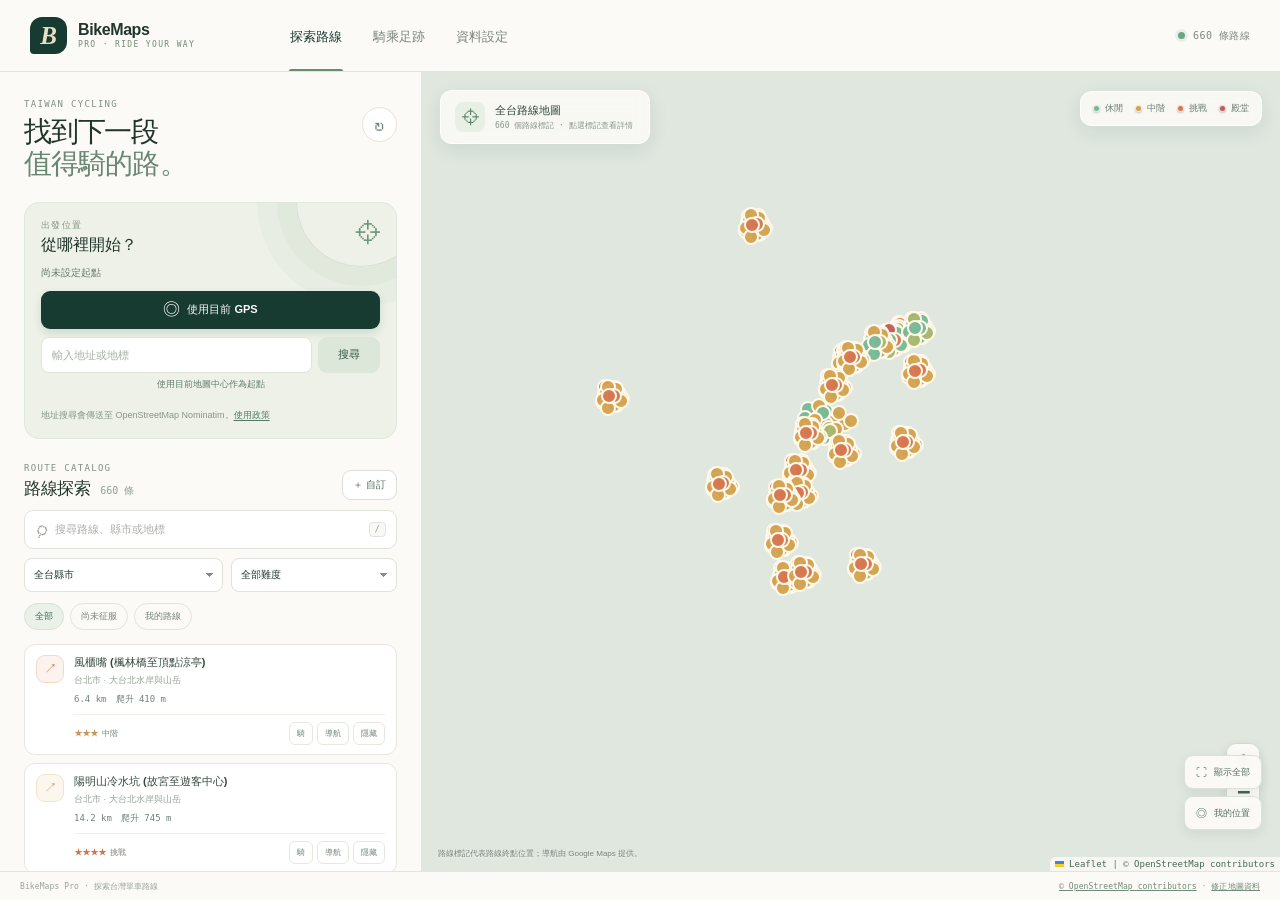
==== BikeMaps-WebApp/index.html @ 3f733439 "deploy: add BikeMaps app to GitHub Pages" ====
<!doctype html>
<html lang="zh-TW">
  <head>
    <meta charset="UTF-8" />
    <meta name="viewport" content="width=device-width, initial-scale=1.0" />
    <meta name="theme-color" content="#10241e" />
    <meta name="description" content="探索全台單車路線、記錄騎乘足跡與爬坡挑戰。" />
    <title>BikeMaps Pro｜單車路線探索</title>
    <script type="module" crossorigin src="./assets/index-46Ix9aUp.js"></script>
    <link rel="stylesheet" crossorigin href="./assets/index-6MFDiFp9.css">
  </head>
  <body>
    <div class="app-shell">
      <header class="topbar">
        <a class="brand" href="#explore" aria-label="BikeMaps Pro 首頁">
          <span class="brand-mark" aria-hidden="true">B</span>
          <span class="brand-copy"><strong>BikeMaps</strong><small>PRO · RIDE YOUR WAY</small></span>
        </a>
        <nav class="main-nav" aria-label="主要導覽">
          <button class="nav-link active" data-view="explore">探索路線</button>
          <button class="nav-link" data-view="passport">騎乘足跡</button>
          <button class="nav-link" data-view="settings">資料設定</button>
        </nav>
        <div class="topbar-status"><span class="live-dot"></span><span id="catalog-count">載入路線中</span></div>
      </header>

      <main class="workspace">
        <aside class="sidebar" aria-label="路線與設定">
          <section class="view-pane active" id="explore-view">
            <div class="sidebar-heading">
              <div><p class="eyebrow">TAIWAN CYCLING</p><h1>找到下一段<br /><em>值得騎的路。</em></h1></div>
              <button class="icon-button" id="refresh-view" aria-label="重新整理路線" title="重新整理">↻</button>
            </div>

            <section class="start-card" aria-labelledby="start-heading">
              <div class="start-card-top"><div><p class="eyebrow">出發位置</p><h2 id="start-heading">從哪裡開始？</h2></div><span class="pin-icon">⌖</span></div>
              <div class="start-display" id="start-display">尚未設定起點</div>
              <button class="button button-gps" id="use-gps"><span aria-hidden="true">◎</span> 使用目前 GPS</button>
              <form class="address-form" id="address-form">
                <label class="sr-only" for="address-input">搜尋地址或地標</label>
                <input id="address-input" autocomplete="street-address" placeholder="輸入地址或地標" />
                <button class="button button-search" type="submit" aria-label="搜尋地址">搜尋</button>
              </form>
              <button class="text-button map-center-button" id="map-center-start" type="button">使用目前地圖中心作為起點</button>
              <p class="privacy-note">地址搜尋會傳送至 OpenStreetMap Nominatim。<a href="https://operations.osmfoundation.org/policies/nominatim/" target="_blank" rel="noreferrer">使用政策</a></p>
            </section>

            <div class="catalog-toolbar">
              <div><p class="eyebrow">ROUTE CATALOG</p><h2>路線探索 <span id="route-result-count">—</span></h2></div>
              <button class="button button-outline button-compact" id="add-route-open">＋ 自訂</button>
            </div>
            <label class="search-box"><span aria-hidden="true">⌕</span><input id="route-search" placeholder="搜尋路線、縣市或地標" /><kbd>/</kbd></label>
            <div class="filter-row">
              <label class="sr-only" for="city-filter">依縣市篩選</label>
              <select id="city-filter"><option value="all">全台縣市</option></select>
              <label class="sr-only" for="difficulty-filter">依難度篩選</label>
              <select id="difficulty-filter"><option value="all">全部難度</option><option value="1">★ 休閒</option><option value="2">★★ 初階</option><option value="3">★★★ 中階</option><option value="4">★★★★ 挑戰</option><option value="5">★★★★★ 殿堂</option></select>
            </div>
            <div class="quick-filters" role="group" aria-label="快速篩選">
              <button class="filter-chip active" data-quick-filter="all">全部</button>
              <button class="filter-chip" data-quick-filter="unvisited">尚未征服</button>
              <button class="filter-chip" data-quick-filter="custom">我的路線</button>
            </div>
            <div class="route-list" id="route-list" aria-live="polite"></div>
            <button class="button button-more" id="load-more" hidden>載入更多路線</button>
          </section>

          <section class="view-pane" id="passport-view" hidden>
            <div class="sidebar-heading"><div><p class="eyebrow">YOUR RIDE LOG</p><h1>每一段路，<br /><em>都算數。</em></h1></div><span class="heading-symbol">✳</span></div>
            <div id="profile-content"></div>
          </section>

          <section class="view-pane" id="settings-view" hidden>
            <div class="sidebar-heading"><div><p class="eyebrow">PREFERENCES</p><h1>管理你的<br /><em>騎乘資料。</em></h1></div><span class="heading-symbol">⚙</span></div>
            <div class="settings-stack">
              <section class="settings-card"><div class="settings-card-heading"><div><p class="eyebrow">MAP DISPLAY</p><h2>地圖標記</h2></div></div>
                <label class="setting-toggle"><span><strong>顯示路線標記</strong><small>開啟或隱藏地圖上的所有路線</small></span><input type="checkbox" id="pins-visible" checked /><i></i></label>
                <label class="setting-toggle"><span><strong>顯示已征服路線</strong><small>關閉後只顯示尚未打卡的路線</small></span><input type="checkbox" id="show-visited" checked /><i></i></label>
                <label class="setting-toggle"><span><strong>常駐顯示路線名稱</strong><small>大量標籤可能遮住地圖內容</small></span><input type="checkbox" id="show-labels" /><i></i></label>
                <button class="text-button" id="restore-hidden">恢復所有隱藏的路線標記</button>
              </section>
              <section class="settings-card"><p class="eyebrow">CURATED ROUTES</p><h2>探索精選路線</h2><p class="muted">加入隨程式附上的精選路線資料，不會向外部服務查詢。</p><button class="button button-outline full-button" id="discover-routes">加入精選路線</button></section>
              <section class="settings-card"><p class="eyebrow">BACKUP & RESTORE</p><h2>匯出或還原資料</h2><p class="muted">資料保存在這個瀏覽器。可匯入原本外掛匯出的 JSON 備份。</p><div class="button-row"><button class="button button-outline" id="export-data">↓ 匯出 JSON</button><button class="button button-outline" id="import-data">↑ 匯入備份</button><input id="import-file" type="file" accept="application/json,.json" hidden /></div></section>
              <section class="settings-card"><p class="eyebrow">MAP & LOCATION SERVICES</p><h2>地圖與地址搜尋</h2><p class="muted">地圖只載入目前畫面範圍。地址搜尋只會在送出表單時查詢，不使用自動完成。</p><label class="form-field">地圖圖磚網址<input id="tile-endpoint" type="url" spellcheck="false" /></label><label class="form-field">圖磚來源標示<input id="tile-attribution" type="text" maxlength="120" /></label><label class="form-field">地址搜尋 API 網址<input id="geocoder-endpoint" type="url" spellcheck="false" /></label><button class="button button-outline full-button" id="save-map-services">儲存服務設定</button></section>
              <section class="settings-card"><p class="eyebrow">LOCAL DATA</p><h2>本機資料</h2><div class="data-summary"><span>路線目錄</span><strong id="settings-route-count">—</strong></div><div class="data-summary"><span>已打卡</span><strong id="settings-visited-count">—</strong></div><div class="data-summary"><span>自訂路線</span><strong id="settings-custom-count">—</strong></div></section>
              <p class="settings-footnote">GPS 需要安全連線（HTTPS 或 localhost）與定位權限。地圖使用 OpenStreetMap 圖磚；請勿大量自動載入。</p>
            </div>
          </section>
        </aside>

        <section class="map-stage" aria-label="路線地圖">
          <div id="map" role="application" aria-label="台灣單車路線地圖"></div>
          <div class="map-overlay map-title"><span class="map-title-icon">⌖</span><div><strong id="map-context-title">全台路線地圖</strong><small id="map-context-subtitle">選擇地圖標記查看路線詳情</small></div></div>
          <div class="map-overlay map-legend"><span><i class="legend-dot easy"></i>休閒</span><span><i class="legend-dot moderate"></i>中階</span><span><i class="legend-dot hard"></i>挑戰</span><span><i class="legend-dot extreme"></i>殿堂</span></div>
          <div class="map-actions"><button class="map-action-button" id="fit-routes" title="縮放至目前篩選路線">⛶ <span>顯示全部</span></button><button class="map-action-button" id="map-my-location" title="移至目前起點">◎ <span>我的位置</span></button></div>
          <div class="map-disclaimer">路線標記代表路線終點位置；導航由 Google Maps 提供。</div>
        </section>
      </main>

      <dialog class="modal route-modal" id="route-modal"><div class="modal-shell"><button class="modal-close" data-close-dialog aria-label="關閉">×</button><div id="route-detail-content"></div></div></dialog>
      <dialog class="modal form-modal" id="custom-route-modal"><div class="modal-shell"><button class="modal-close" data-close-dialog aria-label="關閉">×</button><p class="eyebrow">CUSTOM ROUTE</p><h2>新增一條私房路線</h2><p class="muted">填寫路線座標，或先在地圖上點一下來帶入終點位置。</p><form id="custom-route-form" class="form-grid">
        <label class="form-field full">路線名稱<input name="name" maxlength="60" required placeholder="例如：晨騎私房坡" /></label>
        <label class="form-field">縣市<select name="city" id="custom-city" required></select></label>
        <label class="form-field">難度<select name="difficulty"><option value="1">★ 休閒</option><option value="2">★★ 初階</option><option value="3" selected>★★★ 中階</option><option value="4">★★★★ 挑戰</option><option value="5">★★★★★ 殿堂</option></select></label>
        <label class="form-field">起點緯度<input name="startLat" type="number" step="any" required /></label><label class="form-field">起點經度<input name="startLng" type="number" step="any" required /></label>
        <label class="form-field">終點緯度<input name="endLat" type="number" step="any" required /></label><label class="form-field">終點經度<input name="endLng" type="number" step="any" required /></label>
        <label class="form-field">距離（公里）<input name="distanceKm" type="number" min="0.1" max="1000" step="0.1" required value="10" /></label><label class="form-field">累計爬升（公尺）<input name="elevationGainM" type="number" min="0" max="10000" step="1" required value="200" /></label>
        <label class="form-field full">路線介紹<textarea name="description" rows="3" maxlength="300" placeholder="路況、風景或補給資訊"></textarea></label>
        <button class="text-button full" id="pick-endpoint" type="button">⌖ 在地圖上選擇終點</button>
        <div class="form-actions full"><button class="button button-outline" type="button" data-close-dialog>取消</button><button class="button button-primary" type="submit">儲存路線</button></div>
      </form></div></dialog>
      <dialog class="modal ride-modal" id="ride-modal"><div class="modal-shell"><button class="modal-close" id="ride-close" aria-label="結束騎乘">×</button><p class="eyebrow">LIVE RIDE</p><h2 id="ride-name">即時騎乘</h2><p class="muted" id="ride-status">等待 GPS 定位</p><div class="ride-metrics"><div><strong id="ride-distance">0.0</strong><small>已騎公里</small></div><div><strong id="ride-speed">0</strong><small>km/h</small></div><div><strong id="ride-progress">0%</strong><small>路線進度</small></div><div><strong id="ride-elapsed">00:00</strong><small>騎乘時間</small></div></div><div class="progress-track"><i id="ride-progress-bar"></i></div><div class="ride-actions"><button class="button button-outline" id="ride-pause">暫停</button><button class="button button-outline" id="ride-simulate">模擬</button><button class="button button-primary" id="ride-finish">完成並打卡</button></div><p class="ride-privacy">定位資料只在目前瀏覽器計算；結束後不會上傳。</p></div></dialog>
      <div class="toast" id="toast" role="status" aria-live="polite"></div>
      <footer class="app-footer"><span>BikeMaps Pro · 探索台灣單車路線</span><span><a href="https://www.openstreetmap.org/copyright" target="_blank" rel="noreferrer">© OpenStreetMap contributors</a> · <a href="https://www.openstreetmap.org/fixthemap" target="_blank" rel="noreferrer">修正地圖資料</a></span></footer>
    </div>
  </body>
</html>
---- BikeMaps-WebApp/assets/index-6MFDiFp9.css ----
:root{color:#22352d;font-synthesis:none;text-rendering:optimizelegibility;--pine:#183b31;--pine-dark:#102c24;--pine-soft:#e9f0e9;--sage:#738c76;--sand:#ede9dc;--paper:#fbfaf6;--line:#e6e4d9;--ink:#22352d;--muted:#7d887f;--coral:#c87658;--gold:#c2a164;--shadow:0 16px 48px #1630251f;background:#f4f4ee;font-family:-apple-system,BlinkMacSystemFont,Segoe UI,Noto Sans TC,sans-serif}*{box-sizing:border-box}html,body,#app{width:100%;height:100%;margin:0}body{min-width:320px;min-height:100%;overflow:hidden}button,input,select,textarea{font:inherit}button{color:inherit}button:focus-visible,input:focus-visible,select:focus-visible,textarea:focus-visible,a:focus-visible{outline-offset:2px;outline:3px solid #52917180}a{color:#4e755d}.app-shell{flex-direction:column;width:100%;height:100dvh;min-height:580px;display:flex}.topbar{background:var(--paper);border-bottom:1px solid var(--line);z-index:5;align-items:center;gap:54px;height:72px;min-height:72px;padding:0 30px;display:flex}.brand{min-width:205px;color:var(--ink);align-items:center;gap:11px;text-decoration:none;display:inline-flex}.brand-mark{background:var(--pine);color:#e9dec3;border-radius:12px 12px 12px 4px;place-items:center;width:37px;height:37px;font-family:Georgia,serif;font-size:25px;font-style:italic;font-weight:700;display:grid}.brand-copy{flex-direction:column;gap:2px;line-height:1;display:flex}.brand-copy strong{letter-spacing:-.4px;font-size:16px}.brand-copy small{letter-spacing:1.35px;color:var(--sage);font:500 8px Cascadia Mono,Consolas,monospace}.main-nav{align-items:stretch;gap:29px;height:100%;display:flex}.nav-link{color:#7c867e;cursor:pointer;background:0 0;border:0;padding:2px 1px 0;font-size:13px;font-weight:600;transition:color .18s;position:relative}.nav-link:hover,.nav-link.active{color:var(--pine)}.nav-link.active:after{content:"";background:#688d72;border-radius:3px 3px 0 0;height:2px;position:absolute;bottom:0;left:0;right:0}.topbar-status{color:#7f8a81;text-transform:uppercase;letter-spacing:.4px;align-items:center;gap:8px;margin-left:auto;font:10px Cascadia Mono,Consolas,monospace;display:flex}.live-dot{background:#6aa680;border-radius:50%;width:7px;height:7px;box-shadow:0 0 0 3px #e6f0e8}.workspace{flex:1;min-height:0;display:flex}.sidebar{background:var(--paper);border-right:1px solid var(--line);scrollbar-color:#d6d8cd transparent;scrollbar-width:thin;z-index:2;width:422px;min-width:360px;max-width:45vw;overflow:hidden auto}.view-pane{padding:26px 24px 36px}.view-pane[hidden]{display:none}.sidebar-heading{justify-content:space-between;align-items:flex-start;margin:1px 0 21px;display:flex}.eyebrow{color:#819184;letter-spacing:1.3px;margin:0 0 7px;font:500 9px DM Mono,monospace}.sidebar-heading h1{color:var(--ink);letter-spacing:-1.2px;margin:0;font-size:28px;font-weight:600;line-height:1.16}.sidebar-heading h1 em{color:#688671;letter-spacing:-.9px;font-family:Georgia,serif;font-weight:400}.icon-button{border:1px solid var(--line);color:#728477;cursor:pointer;background:#fff;border-radius:50%;width:35px;height:35px;margin-top:8px;font-size:21px;line-height:1;transition:transform .25s,background .2s}.icon-button:hover{background:var(--pine-soft);transform:rotate(-35deg)}.start-card{background:#edf1e8;border:1px solid #dfe8dc;border-radius:15px;margin-bottom:24px;padding:16px;position:relative;overflow:hidden}.start-card:after{content:"";pointer-events:none;border:1px solid #63836629;border-radius:50%;width:128px;height:128px;position:absolute;top:-66px;right:-30px;box-shadow:0 0 0 19px #6383660d,0 0 0 39px #6383660a}.start-card-top{z-index:1;justify-content:space-between;align-items:flex-start;display:flex;position:relative}.start-card .eyebrow{color:#819382;margin-bottom:3px}.start-card h2{margin:0;font-size:16px;font-weight:650}.pin-icon{color:#709477;font-size:26px;line-height:1}.start-display{z-index:1;color:#65766a;white-space:nowrap;text-overflow:ellipsis;margin:10px 0 11px;font:10px DM Mono,monospace;display:block;position:relative;overflow:hidden}.button{cursor:pointer;border:1px solid #0000;border-radius:9px;justify-content:center;align-items:center;gap:7px;min-height:38px;padding:0 14px;font-size:11px;font-weight:650;transition:transform .16s,background .16s,border-color .16s,box-shadow .16s;display:inline-flex}.button:active{transform:translateY(1px)}.button:disabled{opacity:.65;cursor:wait}.button-gps{z-index:1;background:var(--pine);color:#fbfaf6;width:100%;min-height:38px;position:relative;box-shadow:0 4px 8px #183b3121}.button-gps:hover,.button-primary:hover{background:#254d40;box-shadow:0 5px 13px #183b3130}.button-gps span{font-size:17px;line-height:0}.address-form{z-index:1;gap:6px;margin-top:8px;display:flex;position:relative}.address-form input,.search-box input,.filter-row select,.form-field input,.form-field select,.form-field textarea{min-width:0;color:var(--ink);background:#fff;border:1px solid #dfe3d8;border-radius:8px;outline:none;transition:border-color .15s,box-shadow .15s}.address-form input:focus,.search-box:focus-within,.filter-row select:focus,.form-field input:focus,.form-field select:focus,.form-field textarea:focus{border-color:#94b29a;box-shadow:0 0 0 3px #7094771f}.address-form input{flex:1;width:0;height:36px;padding:0 10px;font-size:11px}.address-form input::placeholder,.search-box input::placeholder,.form-field input::placeholder,.form-field textarea::placeholder{color:#a9b0a8}.button-search{color:#315342;background:#dce7da;min-width:62px;min-height:36px}.button-search:hover{background:#cddfcd}.privacy-note{z-index:1;color:#86948a;margin:8px 0 0;font-size:9px;line-height:1.4;position:relative}.privacy-note a{color:#557862;text-underline-offset:2px;text-decoration-thickness:1px}.catalog-toolbar{justify-content:space-between;align-items:flex-end;margin-bottom:10px;display:flex}.catalog-toolbar .eyebrow{margin-bottom:4px}.catalog-toolbar h2,.settings-card h2{letter-spacing:-.3px;margin:0;font-size:17px;font-weight:650}.catalog-toolbar h2 span{color:#92a096;letter-spacing:0;margin-left:5px;font:10px DM Mono,monospace}.button-outline{color:#53675a;background:#fff;border-color:#dce0d6}.button-outline:hover{background:#f3f6ef;border-color:#a8b9a7}.button-compact{min-height:30px;padding:0 10px;font-size:10px}.search-box{color:#9aa59b;background:#fff;border:1px solid #e1e4db;border-radius:9px;align-items:center;gap:9px;height:39px;margin-bottom:9px;padding:0 10px;transition:border-color .15s,box-shadow .15s;display:flex}.search-box span{font-size:22px;line-height:0;transform:rotate(-20deg)}.search-box input{background:0 0;border:0;flex:1;height:34px;padding:0;font-size:11px;box-shadow:none!important}.search-box kbd{color:#9aa49a;background:#f8f8f4;border:1px solid #e2e5dd;border-radius:4px;padding:1px 5px 2px;font:9px DM Mono,monospace}.filter-row{grid-template-columns:1.2fr 1fr;gap:8px;margin-bottom:9px;display:grid}.filter-row select{appearance:none;background-image:linear-gradient(45deg,#0000 50%,#809083 50%),linear-gradient(135deg,#809083 50%,#0000 50%);background-position:calc(100% - 12px) 14px,calc(100% - 8px) 14px;background-repeat:no-repeat;background-size:4px 4px,4px 4px;width:100%;height:34px;padding:0 9px;font-size:10px}.quick-filters{scrollbar-width:none;gap:6px;margin:0 -2px 12px;padding:2px;display:flex;overflow-x:auto}.quick-filters::-webkit-scrollbar{display:none}.filter-chip{color:#758277;cursor:pointer;background:0 0;border:1px solid #e2e5dc;border-radius:20px;flex:none;height:27px;padding:0 10px;font-size:9px;transition:all .15s}.filter-chip:hover{border-color:#afc0ae}.filter-chip.active{color:#3f694d;background:#eaf1e9;border-color:#d5e3d3}.route-list{flex-direction:column;gap:8px;display:flex}.route-card{background:#fff;border:1px solid #e8e7df;border-radius:11px;min-width:0;padding:10px 11px 9px;transition:box-shadow .18s,border-color .18s,transform .18s}.route-card:hover{border-color:#cad8c9;transform:translateY(-1px);box-shadow:0 5px 16px #2b423212}.route-card.is-visited{background:#fbfcf8}.route-card-main{text-align:left;cursor:pointer;background:0 0;border:0;align-items:flex-start;gap:10px;width:100%;padding:0;display:flex}.route-card-marker{border:1px solid color-mix(in srgb, var(--route-tone), white 70%);width:28px;height:28px;color:var(--route-tone);background:color-mix(in srgb, var(--route-tone), white 91%);border-radius:9px;flex:none;place-items:center;font-size:13px;font-weight:700;display:grid}.route-card-copy{flex-direction:column;flex:1;gap:4px;min-width:0;display:flex}.route-card-title-row{align-items:center;gap:6px;min-width:0;display:flex}.route-card-title-row strong{color:#34473d;white-space:nowrap;text-overflow:ellipsis;min-width:0;font-size:11px;font-weight:650;overflow:hidden}.visited-mark{color:#52785b;background:#e8f0e5;border-radius:4px;flex:none;padding:2px 5px;font-size:8px;font-style:normal}.route-card-subtitle{color:#98a197;white-space:nowrap;text-overflow:ellipsis;font-size:9px;overflow:hidden}.route-card-meta{color:#738178;flex-wrap:wrap;align-items:center;gap:9px;margin-top:2px;font:9px DM Mono,monospace;display:flex}.route-start-distance{color:#5e8a68}.route-card-bottom{border-top:1px solid #f0efe9;justify-content:space-between;align-items:center;gap:7px;margin:8px 0 0 38px;padding-top:7px;display:flex}.difficulty{white-space:nowrap;color:#79877c;align-items:center;gap:4px;font-size:8px;display:inline-flex}.difficulty>span{color:var(--difficulty-tone,#bd9c5e);letter-spacing:-1px;font-size:9px}.difficulty-1{--difficulty-tone:#769d7b}.difficulty-2{--difficulty-tone:#a0a765}.difficulty-3{--difficulty-tone:#c39a59}.difficulty-4{--difficulty-tone:#cc7950}.difficulty-5{--difficulty-tone:#b85e5a}.route-card-actions{gap:4px;display:flex}.route-card-actions button{color:#718277;cursor:pointer;background:#fff;border:1px solid #e5e8df;border-radius:6px;min-height:23px;padding:0 7px;font-size:8px}.route-card-actions button:hover{color:var(--pine);background:#f0f5ee;border-color:#b6c8b8}.button-more{color:#75877a;background:0 0;border:1px dashed #d2dacf;width:100%;min-height:37px;margin-top:11px}.button-more:hover{background:#f3f6f0;border-color:#9cb49e}.empty-state{color:#7f8c81;text-align:center;border:1px dashed #dfe3d8;border-radius:12px;justify-items:center;gap:7px;padding:34px 14px;display:grid}.empty-state>span{font-size:25px}.empty-state strong{color:#53665a;font-size:12px}.empty-state small{max-width:250px;font-size:10px;line-height:1.6}.map-stage{background:#dfe7df;flex:1;min-width:0;min-height:0;position:relative;overflow:hidden}#map{z-index:0;background:#dfe7df;position:absolute;inset:0}#map.map-capture-active,#map.map-capture-active .leaflet-grab{cursor:crosshair}.leaflet-container{color:var(--ink);font-family:DM Sans,Noto Sans TC,sans-serif}.leaflet-tile-pane{filter:saturate(.78)sepia(.1)}.leaflet-control-attribution{border-radius:6px 0 0;color:#637369!important;background:#fbfaf6d4!important;padding:2px 5px!important;font:9px DM Mono,monospace!important}.leaflet-control-attribution a{color:#476753!important}.leaflet-control-zoom{overflow:hidden;border:1px solid #d3d8cde6!important;border-radius:10px!important;margin:0 20px 48px 0!important;box-shadow:0 3px 10px #273a2e1a!important}.leaflet-control-zoom a{color:#456550!important;background:#fbfaf6f2!important;border:0!important;width:32px!important;height:32px!important;line-height:32px!important}.leaflet-control-zoom a:hover{background:#eaf1e9!important}.leaflet-tooltip{color:#33483a;background:#fbfaf6;border:1px solid #2a42301a;border-radius:7px;padding:6px 9px;font-size:10px;box-shadow:0 3px 10px #1e35261a}.leaflet-tooltip-top:before{border-top-color:#fbfaf6}.start-marker-shell{background:0 0;border:0;place-items:center;display:grid}.start-marker-dot{color:#fff;background:#2f6d55;border:3px solid #fff;border-radius:50% 50% 50% 4px;place-items:center;width:28px;height:28px;font:700 10px DM Mono,monospace;display:grid;transform:rotate(-45deg);box-shadow:0 3px 10px #244a3966}.start-marker-dot b{font:inherit;transform:rotate(45deg)}.map-overlay{z-index:400;-webkit-backdrop-filter:blur(8px);backdrop-filter:blur(8px);background:#fbfaf6e8;border:1px solid #ffffffbf;border-radius:12px;position:absolute;box-shadow:0 6px 20px #21372717}.map-title{align-items:center;gap:10px;min-width:210px;padding:11px 14px;display:flex;top:18px;left:18px}.map-title-icon{color:#598266;background:#e8f0e6;border-radius:8px;place-items:center;width:30px;height:30px;font-size:18px;display:grid}.map-title div{flex-direction:column;gap:2px;display:flex}.map-title strong{color:#30483a;font-size:11px}.map-title small{color:#87958a;font:8px DM Mono,monospace}.map-legend{color:#6c7b70;gap:12px;padding:10px 12px;font-size:9px;display:flex;top:19px;right:18px}.map-legend span{white-space:nowrap;align-items:center;gap:5px;display:flex}.legend-dot{background:#78b995;border:1px solid #ffffffbf;border-radius:50%;width:7px;height:7px;box-shadow:0 1px 2px #24372e40}.legend-dot.moderate{background:#d2a24f}.legend-dot.hard{background:#d5774f}.legend-dot.extreme{background:#bf5d59}.map-actions{z-index:400;flex-direction:column;gap:7px;display:flex;position:absolute;bottom:41px;right:18px}.map-action-button{color:#536d5c;cursor:pointer;-webkit-backdrop-filter:blur(5px);backdrop-filter:blur(5px);background:#fbfaf6f2;border:1px solid #dae0d5e6;border-radius:9px;justify-content:center;align-items:center;gap:7px;min-height:34px;padding:0 11px;font-size:11px;display:flex;box-shadow:0 4px 12px #23372914}.map-action-button:hover{color:var(--pine);background:#fff}.map-action-button span{font-size:9px}.map-disclaimer{z-index:400;color:#718078;text-shadow:0 1px 2px #f8f6ed;font-size:8px;position:absolute;bottom:12px;left:16px}.app-footer{border-top:1px solid var(--line);color:#9aa39a;background:var(--paper);letter-spacing:.1px;justify-content:space-between;align-items:center;height:29px;min-height:29px;padding:0 20px;font:8px DM Mono,monospace;display:flex}.app-footer a{color:#728b78}.modal{width:min(680px,100vw - 30px);max-height:min(88dvh,920px);color:var(--ink);box-shadow:var(--shadow);background:0 0;border:0;border-radius:19px;margin:auto;padding:0;overflow:visible}.modal::backdrop{-webkit-backdrop-filter:blur(3px);backdrop-filter:blur(3px);background:#13271e7a}.modal-shell{background:var(--paper);scrollbar-width:thin;scrollbar-color:#d4dbd0 transparent;border:1px solid #ffffffb8;border-radius:19px;max-height:min(88dvh,920px);padding:28px;position:relative;overflow:auto}.modal-close{z-index:2;color:#738178;cursor:pointer;background:#fff;border:1px solid #e2e5dc;border-radius:50%;width:31px;height:31px;font-size:21px;line-height:1;position:absolute;top:15px;right:16px}.modal-close:hover{color:var(--pine);background:#ecf2ea}.detail-hero{padding-right:30px}.detail-hero .eyebrow{margin-bottom:9px}.detail-hero h2,.form-modal h2,.ride-modal h2{color:var(--pine-dark);letter-spacing:-.8px;margin:0 0 10px;font-size:25px;line-height:1.2}.detail-hero>p:last-child{color:#718078;max-width:570px;margin:12px 0 15px;font-size:12px;line-height:1.75}.detail-tags{flex-wrap:wrap;align-items:center;gap:7px;display:flex}.detail-tag{color:#7c897e;background:#f0f0e9;border-radius:20px;padding:4px 8px;font-size:9px}.custom-tag{color:#8a6840;background:#f4ecdb}.detail-metrics{background:#e5e7de;border:1px solid #e5e7de;border-radius:12px;grid-template-columns:repeat(4,1fr);gap:1px;margin:18px 0 20px;display:grid;overflow:hidden}.detail-metrics>div{background:#f7f7f1;flex-direction:column;justify-content:center;gap:7px;min-height:71px;padding:9px 12px;display:flex}.detail-metrics small,.detail-section-heading>span{color:#8c978c;font-size:9px}.detail-metrics strong{color:#3e5847;font:500 19px DM Mono,monospace}.detail-metrics strong i{color:#879388;margin-left:3px;font-size:10px;font-style:normal}.detail-section{background:#fff;border:1px solid #e8e9df;border-radius:13px;margin:17px 0;padding:16px}.detail-section-heading,.profile-section-heading{justify-content:space-between;align-items:center;gap:10px;margin-bottom:8px;display:flex}.detail-section-heading .eyebrow,.profile-section-heading .eyebrow{margin-bottom:3px}.detail-section-heading h3,.profile-section-heading h2{margin:0;font-size:13px}.elevation-chart{width:100%;height:auto;overflow:visible}.chart-grid{stroke:#e9ebe4;stroke-width:1px}.chart-label{fill:#929e93;font:10px DM Mono,monospace}.chart-line{fill:none;stroke:#658a6d;stroke-width:3px;stroke-linecap:round;stroke-linejoin:round}.chart-start{fill:#5b9970;stroke:#fff;stroke-width:2px}.chart-end{fill:#cc7757;stroke:#fff;stroke-width:2px}.chart-waypoint{fill:#d4a95d;stroke:#fff;stroke-width:1.5px}.chart-empty{color:#909a8f;text-align:center;padding:22px 0;font-size:10px}.waypoint-section ol{flex-direction:column;gap:0;margin:7px 0 0;padding:0;list-style:none;display:flex;position:relative}.waypoint-section ol:before{content:"";background:#dfe6dc;width:1px;position:absolute;top:10px;bottom:11px;left:5px}.waypoint-section li{color:#637368;align-items:center;gap:9px;min-height:30px;font-size:10px;display:flex;position:relative}.waypoint-section li small{color:#a0a89d;margin-left:auto;font:8px DM Mono,monospace}.waypoint-dot{background:#83a587;border:2px solid #fdfcf9;border-radius:50%;flex:none;width:11px;height:11px;box-shadow:0 0 0 1px #aabda8}.detail-origin{color:#7a887c;align-items:center;gap:8px;margin:14px 0;font-size:10px;display:flex}.detail-origin strong{color:#3b6046;font-weight:650}.origin-dot{background:#528766;border:2px solid #e1eee2;border-radius:50%;width:8px;height:8px;box-shadow:0 0 0 1px #8eaf92}.detail-actions{flex-wrap:wrap;gap:8px;margin-top:16px;display:flex}.button-primary{color:#fffdf5;background:var(--pine);box-shadow:0 4px 8px #183b311c}.danger-button{color:#aa5e4b}.form-modal{width:min(570px,100vw - 28px)}.form-modal .modal-shell{padding:29px}.form-modal h2{margin-bottom:6px}.muted{color:#849087;font-size:10px;line-height:1.65}.form-modal .muted{margin:0 30px 20px 0}.form-grid{grid-template-columns:1fr 1fr;gap:13px 11px;display:grid}.form-field{color:#657469;flex-direction:column;gap:6px;min-width:0;font-size:9px;font-weight:650;display:flex}.form-field.full,.full{grid-column:1/-1}.form-field input,.form-field select,.form-field textarea{width:100%;min-height:37px;padding:8px 10px;font-size:10px;font-weight:400}.form-field textarea{resize:vertical;line-height:1.5}.rating-row{color:#7b887e;align-items:center;gap:8px;margin-top:10px;font-size:9px;display:flex}.rating-row select{color:#9c7b43;background:#fff;border:1px solid #e0e4da;border-radius:7px;min-height:31px;padding:4px 8px;font-size:10px}.rating-row .button{min-height:31px;margin-left:auto;font-size:9px}.form-actions{justify-content:flex-end;gap:8px;margin-top:5px;display:flex}.full-button{width:100%;margin-top:9px}.ride-modal{width:min(510px,100vw - 28px)}.ride-modal .modal-shell{padding:31px}.ride-modal h2{padding-right:35px;font-size:23px}.ride-modal .muted{margin:0 0 20px}.ride-metrics{grid-template-columns:repeat(4,1fr);gap:6px;display:grid}.ride-metrics>div{background:#fff;border:1px solid #e7e8df;border-radius:10px;flex-direction:column;justify-content:center;gap:6px;min-height:75px;padding:10px;display:flex}.ride-metrics strong{color:#3f694d;font:500 19px DM Mono,monospace}.ride-metrics small{color:#929b92;font-size:8px}.progress-track{background:#e9ede5;border-radius:6px;height:5px;overflow:hidden}.progress-track i{border-radius:inherit;background:#6c9876;height:100%;transition:width .4s;display:block}.ride-modal .progress-track{height:7px;margin:16px 0 20px}.ride-actions{gap:8px;display:flex}.ride-actions .button-primary{margin-left:auto}.ride-privacy{color:#9ba49a;margin:15px 0 0;font-size:9px}.toast{z-index:10000;color:#f9f8ef;opacity:0;pointer-events:none;text-align:center;background:#244a3d;border:1px solid #ffffffbf;border-radius:10px;max-width:calc(100vw - 30px);padding:10px 15px;font-size:10px;transition:opacity .2s,transform .2s;position:fixed;bottom:46px;left:50%;transform:translate(-50%,12px);box-shadow:0 6px 22px #132b2033}.toast.visible{opacity:1;transform:translate(-50%)}.toast-error{background:#874b40}.sr-only{clip:rect(0, 0, 0, 0);white-space:nowrap;width:1px;height:1px;position:absolute;overflow:hidden}.heading-symbol{color:#76927a;background:#edf2e9;border:1px solid #dce5d9;border-radius:12px;place-items:center;width:39px;height:39px;margin-top:5px;font-size:21px;display:grid}.profile-summary{background:#edf2e9;border:1px solid #dfe7dc;border-radius:14px;padding:16px}.profile-summary-label{color:#607568;justify-content:space-between;align-items:center;font-size:10px;display:flex}.profile-summary-label .eyebrow{margin:0}.profile-stats{grid-template-columns:1fr 1fr 1fr;gap:8px;margin-top:14px;display:grid}.profile-stats>div{flex-direction:column;gap:5px;display:flex}.profile-stats strong{color:#3a694a;font:500 21px DM Mono,monospace}.profile-stats strong small{color:#7e9980;font-size:10px}.profile-stats span{color:#7c8a7e;font-size:8px}.profile-section{margin-top:23px}.profile-section-heading{margin-bottom:11px}.profile-section-heading .eyebrow{margin-bottom:4px}.profile-section-heading h2{font-size:14px}.profile-section-heading>span{font:10px DM Mono,monospace}.region-list{flex-direction:column;gap:7px;display:flex}.region-card{background:#fff;border:1px solid #e7e8e0;border-radius:9px;padding:10px 11px}.region-card-top{color:#627268;justify-content:space-between;align-items:center;gap:10px;margin-bottom:8px;font-size:9px;display:flex}.region-card-top strong{color:#598162;font:500 10px DM Mono,monospace}.region-card .progress-track{height:4px;margin-bottom:6px}.region-card>small{color:#a0a89f;font-size:8px}.achievement-grid{flex-direction:column;gap:7px;display:flex}.achievement-card{opacity:.67;background:#f6f6f0;border:1px solid #e8e9e2;border-radius:9px;align-items:center;gap:10px;padding:10px;display:flex}.achievement-card.unlocked{opacity:1;background:#f0f4eb;border-color:#e0e7d9}.achievement-icon{background:#e3e8df;border-radius:9px;flex:none;place-items:center;width:31px;height:31px;font-size:15px;display:grid}.achievement-card.unlocked .achievement-icon{background:#e4edda}.achievement-card>span:last-child{flex-direction:column;gap:3px;display:flex}.achievement-card strong{color:#56675b;font-size:9px}.achievement-card small{color:#929b90;font-size:8px;line-height:1.5}.ride-history{flex-direction:column;gap:1px;margin:0;padding:0;list-style:none;display:flex}.ride-history li{border-bottom:1px solid #ebebe4;align-items:center;gap:10px;padding:10px;display:flex}.ride-history-icon{color:#588064;background:#eaf0e6;border-radius:8px;place-items:center;width:26px;height:26px;display:grid}.ride-history li span:last-child{flex-direction:column;gap:4px;display:flex}.ride-history strong{color:#53665a;font-size:9px}.ride-history small{color:#929d92;font-size:8px}.compact-empty{padding:19px}.settings-stack{flex-direction:column;gap:10px;display:flex}.settings-card{background:#fff;border:1px solid #e5e7df;border-radius:12px;padding:15px}.settings-card .eyebrow{margin-bottom:4px}.settings-card h2{margin-bottom:9px;font-size:13px}.settings-card .muted{margin:0 0 13px}.setting-toggle{cursor:pointer;border-top:1px solid #f0f0e9;justify-content:space-between;align-items:center;gap:12px;padding:10px 0;display:flex}.setting-toggle>span{flex-direction:column;gap:4px;display:flex}.setting-toggle strong{color:#55675b;font-size:10px}.setting-toggle small{color:#98a197;font-size:8px}.setting-toggle input{opacity:0;position:absolute}.setting-toggle i{background:#d7dcd2;border-radius:12px;flex:none;width:31px;height:18px;transition:background .2s;position:relative}.setting-toggle i:after{content:"";background:#fff;border-radius:50%;width:12px;height:12px;transition:transform .2s;position:absolute;top:3px;left:3px;box-shadow:0 1px 3px #0002}.setting-toggle input:checked+i{background:#6f9878}.setting-toggle input:checked+i:after{transform:translate(13px)}.setting-toggle input:focus-visible+i{outline-offset:2px;outline:3px solid #52917180}.text-button{color:#60836a;cursor:pointer;background:0 0;border:0;justify-content:center;width:100%;min-height:31px;margin-top:7px;padding:0 8px;font-size:9px;display:inline-flex}.text-button:hover{color:#315d41;text-decoration:underline}.button-row{gap:8px;display:flex}.button-row .button{flex:1}.data-summary{color:#839087;border-top:1px solid #f0f0e9;justify-content:space-between;padding:8px 0;font-size:9px;display:flex}.data-summary strong{color:#526a59;font:500 10px DM Mono,monospace}.settings-card .form-field{margin-top:11px}.map-center-button{z-index:1;color:#627e68;min-height:26px;margin:4px 0 -3px;position:relative}.settings-footnote{color:#929c92;margin:3px 2px;font-size:9px;line-height:1.7}@media (width<=1000px){.topbar{gap:27px;padding:0 19px}.sidebar{width:390px;min-width:340px}.view-pane{padding-left:18px;padding-right:18px}.map-legend{gap:7px;padding:9px}.map-legend span{font-size:8px}}@media (width<=760px){body{overflow:auto}.app-shell{height:auto;min-height:100dvh;overflow:visible}.topbar{gap:15px;height:61px;min-height:61px;padding:0 13px}.brand{gap:8px;min-width:0}.brand-mark{border-radius:10px 10px 10px 3px;width:32px;height:32px;font-size:21px}.brand-copy strong{font-size:14px}.brand-copy small{letter-spacing:.9px;font-size:7px}.main-nav{gap:13px;overflow-x:auto}.nav-link{flex:none;font-size:10px}.topbar-status{display:none}.workspace{flex-direction:column;overflow:visible}.map-stage{flex:none;order:0;height:min(53dvh,430px);min-height:300px}.sidebar{border-right:0;order:1;width:100%;min-width:0;max-width:none;max-height:none;overflow:visible}.view-pane{padding:23px 15px 35px}.sidebar-heading h1{font-size:25px}.map-title{min-width:0;padding:8px 10px;top:10px;left:10px}.map-title-icon{width:26px;height:26px}.map-title strong{font-size:9px}.map-title small{font-size:7px}.map-legend{justify-content:center;gap:12px;padding:8px;inset:auto 10px 10px}.map-legend span{font-size:8px}.map-actions{bottom:57px;right:10px}.map-action-button{min-height:30px;padding:0 8px;font-size:10px}.map-action-button span{display:none}.map-disclaimer{max-width:43%;font-size:7px;bottom:42px;left:11px}.leaflet-control-zoom{margin:0 10px 100px 0!important}.app-footer{gap:9px;height:auto;min-height:36px;padding:7px 11px;font-size:7px}}@media (width<=480px){.topbar{align-items:center;gap:10px}.brand-copy small{display:none}.main-nav{gap:11px}.nav-link{font-size:9px}.detail-metrics{grid-template-columns:1fr 1fr}.detail-metrics>div{min-height:61px}.modal-shell{padding:22px 16px}.detail-hero h2{font-size:21px}.form-modal .modal-shell{padding:25px 17px}.form-grid{gap:11px 8px}.form-field{font-size:8px}.ride-metrics{grid-template-columns:1fr 1fr}.ride-actions{flex-wrap:wrap}.ride-actions .button-primary{margin-left:0}.app-footer{flex-direction:column;align-items:flex-start}}.leaflet-pane,.leaflet-tile,.leaflet-marker-icon,.leaflet-marker-shadow,.leaflet-tile-container,.leaflet-pane>svg,.leaflet-pane>canvas,.leaflet-zoom-box,.leaflet-image-layer,.leaflet-layer{position:absolute;top:0;left:0}.leaflet-container{overflow:hidden}.leaflet-tile,.leaflet-marker-icon,.leaflet-marker-shadow{-webkit-user-select:none;user-select:none;-webkit-user-drag:none}.leaflet-tile::selection{background:0 0}.leaflet-safari .leaflet-tile{image-rendering:-webkit-optimize-contrast}.leaflet-safari .leaflet-tile-container{-webkit-transform-origin:0 0;width:1600px;height:1600px}.leaflet-marker-icon,.leaflet-marker-shadow{display:block}.leaflet-container .leaflet-overlay-pane svg{max-width:none!important;max-height:none!important}.leaflet-container .leaflet-marker-pane img,.leaflet-container .leaflet-shadow-pane img,.leaflet-container .leaflet-tile-pane img,.leaflet-container img.leaflet-image-layer,.leaflet-container .leaflet-tile{width:auto;padding:0;max-width:none!important;max-height:none!important}.leaflet-container img.leaflet-tile{mix-blend-mode:plus-lighter}.leaflet-container.leaflet-touch-zoom{-ms-touch-action:pan-x pan-y;touch-action:pan-x pan-y}.leaflet-container.leaflet-touch-drag{-ms-touch-action:pinch-zoom;touch-action:none;touch-action:pinch-zoom}.leaflet-container.leaflet-touch-drag.leaflet-touch-zoom{-ms-touch-action:none;touch-action:none}.leaflet-container{-webkit-tap-highlight-color:transparent}.leaflet-container a{-webkit-tap-highlight-color:#33b5e566}.leaflet-tile{filter:inherit;visibility:hidden}.leaflet-tile-loaded{visibility:inherit}.leaflet-zoom-box{box-sizing:border-box;z-index:800;width:0;height:0}.leaflet-overlay-pane svg{-moz-user-select:none}.leaflet-pane{z-index:400}.leaflet-tile-pane{z-index:200}.leaflet-overlay-pane{z-index:400}.leaflet-shadow-pane{z-index:500}.leaflet-marker-pane{z-index:600}.leaflet-tooltip-pane{z-index:650}.leaflet-popup-pane{z-index:700}.leaflet-map-pane canvas{z-index:100}.leaflet-map-pane svg{z-index:200}.leaflet-vml-shape{width:1px;height:1px}.lvml{behavior:url(#default#VML);display:inline-block;position:absolute}.leaflet-control{z-index:800;pointer-events:visiblePainted;pointer-events:auto;position:relative}.leaflet-top,.leaflet-bottom{z-index:1000;pointer-events:none;position:absolute}.leaflet-top{top:0}.leaflet-right{right:0}.leaflet-bottom{bottom:0}.leaflet-left{left:0}.leaflet-control{float:left;clear:both}.leaflet-right .leaflet-control{float:right}.leaflet-top .leaflet-control{margin-top:10px}.leaflet-bottom .leaflet-control{margin-bottom:10px}.leaflet-left .leaflet-control{margin-left:10px}.leaflet-right .leaflet-control{margin-right:10px}.leaflet-fade-anim .leaflet-popup{opacity:0;transition:opacity .2s linear}.leaflet-fade-anim .leaflet-map-pane .leaflet-popup{opacity:1}.leaflet-zoom-animated{transform-origin:0 0}svg.leaflet-zoom-animated{will-change:transform}.leaflet-zoom-anim .leaflet-zoom-animated{-webkit-transition:-webkit-transform .25s cubic-bezier(0,0,.25,1);-moz-transition:-moz-transform .25s cubic-bezier(0,0,.25,1);transition:transform .25s cubic-bezier(0,0,.25,1)}.leaflet-zoom-anim .leaflet-tile,.leaflet-pan-anim .leaflet-tile{transition:none}.leaflet-zoom-anim .leaflet-zoom-hide{visibility:hidden}.leaflet-interactive{cursor:pointer}.leaflet-grab{cursor:-webkit-grab;cursor:-moz-grab;cursor:grab}.leaflet-crosshair,.leaflet-crosshair .leaflet-interactive{cursor:crosshair}.leaflet-popup-pane,.leaflet-control{cursor:auto}.leaflet-dragging .leaflet-grab,.leaflet-dragging .leaflet-grab .leaflet-interactive,.leaflet-dragging .leaflet-marker-draggable{cursor:move;cursor:-webkit-grabbing;cursor:-moz-grabbing;cursor:grabbing}.leaflet-marker-icon,.leaflet-marker-shadow,.leaflet-image-layer,.leaflet-pane>svg path,.leaflet-tile-container{pointer-events:none}.leaflet-marker-icon.leaflet-interactive,.leaflet-image-layer.leaflet-interactive,.leaflet-pane>svg path.leaflet-interactive,svg.leaflet-image-layer.leaflet-interactive path{pointer-events:visiblePainted;pointer-events:auto}.leaflet-container{outline-offset:1px;background:#ddd}.leaflet-container a{color:#0078a8}.leaflet-zoom-box{background:#ffffff80;border:2px dotted #38f}.leaflet-container{font-family:Helvetica Neue,Arial,Helvetica,sans-serif;font-size:.75rem;line-height:1.5}.leaflet-bar{border-radius:4px;box-shadow:0 1px 5px #000000a6}.leaflet-bar a{text-align:center;color:#000;background-color:#fff;border-bottom:1px solid #ccc;width:26px;height:26px;line-height:26px;text-decoration:none;display:block}.leaflet-bar a,.leaflet-control-layers-toggle{background-position:50%;background-repeat:no-repeat;display:block}.leaflet-bar a:hover,.leaflet-bar a:focus{background-color:#f4f4f4}.leaflet-bar a:first-child{border-top-left-radius:4px;border-top-right-radius:4px}.leaflet-bar a:last-child{border-bottom:none;border-bottom-right-radius:4px;border-bottom-left-radius:4px}.leaflet-bar a.leaflet-disabled{cursor:default;color:#bbb;background-color:#f4f4f4}.leaflet-touch .leaflet-bar a{width:30px;height:30px;line-height:30px}.leaflet-touch .leaflet-bar a:first-child{border-top-left-radius:2px;border-top-right-radius:2px}.leaflet-touch .leaflet-bar a:last-child{border-bottom-right-radius:2px;border-bottom-left-radius:2px}.leaflet-control-zoom-in,.leaflet-control-zoom-out{text-indent:1px;font:700 18px Lucida Console,Monaco,monospace}.leaflet-touch .leaflet-control-zoom-in,.leaflet-touch .leaflet-control-zoom-out{font-size:22px}.leaflet-control-layers{background:#fff;border-radius:5px;box-shadow:0 1px 5px #0006}.leaflet-control-layers-toggle{background-image:url([data-uri]);width:36px;height:36px}.leaflet-retina .leaflet-control-layers-toggle{background-image:url([data-uri]);background-size:26px 26px}.leaflet-touch .leaflet-control-layers-toggle{width:44px;height:44px}.leaflet-control-layers .leaflet-control-layers-list,.leaflet-control-layers-expanded .leaflet-control-layers-toggle{display:none}.leaflet-control-layers-expanded .leaflet-control-layers-list{display:block;position:relative}.leaflet-control-layers-expanded{color:#333;background:#fff;padding:6px 10px 6px 6px}.leaflet-control-layers-scrollbar{padding-right:5px;overflow:hidden scroll}.leaflet-control-layers-selector{margin-top:2px;position:relative;top:1px}.leaflet-control-layers label{font-size:1.08333em;display:block}.leaflet-control-layers-separator{border-top:1px solid #ddd;height:0;margin:5px -10px 5px -6px}.leaflet-default-icon-path{background-image:url([data-uri])}.leaflet-container .leaflet-control-attribution{background:#fffc;margin:0}.leaflet-control-attribution,.leaflet-control-scale-line{color:#333;padding:0 5px;line-height:1.4}.leaflet-control-attribution a{text-decoration:none}.leaflet-control-attribution a:hover,.leaflet-control-attribution a:focus{text-decoration:underline}.leaflet-attribution-flag{width:1em;height:.6669em;vertical-align:baseline!important;display:inline!important}.leaflet-left .leaflet-control-scale{margin-left:5px}.leaflet-bottom .leaflet-control-scale{margin-bottom:5px}.leaflet-control-scale-line{white-space:nowrap;box-sizing:border-box;text-shadow:1px 1px #fff;background:#fffc;border:2px solid #777;border-top:none;padding:2px 5px 1px;line-height:1.1}.leaflet-control-scale-line:not(:first-child){border-top:2px solid #777;border-bottom:none;margin-top:-2px}.leaflet-control-scale-line:not(:first-child):not(:last-child){border-bottom:2px solid #777}.leaflet-touch .leaflet-control-attribution,.leaflet-touch .leaflet-control-layers,.leaflet-touch .leaflet-bar{box-shadow:none}.leaflet-touch .leaflet-control-layers,.leaflet-touch .leaflet-bar{background-clip:padding-box;border:2px solid #0003}.leaflet-popup{text-align:center;margin-bottom:20px;position:absolute}.leaflet-popup-content-wrapper{text-align:left;border-radius:12px;padding:1px}.leaflet-popup-content{min-height:1px;margin:13px 24px 13px 20px;font-size:1.08333em;line-height:1.3}.leaflet-popup-content p{margin:1.3em 0}.leaflet-popup-tip-container{pointer-events:none;width:40px;height:20px;margin-top:-1px;margin-left:-20px;position:absolute;left:50%;overflow:hidden}.leaflet-popup-tip{pointer-events:auto;width:17px;height:17px;margin:-10px auto 0;padding:1px;transform:rotate(45deg)}.leaflet-popup-content-wrapper,.leaflet-popup-tip{color:#333;background:#fff;box-shadow:0 3px 14px #0006}.leaflet-container a.leaflet-popup-close-button{text-align:center;color:#757575;background:0 0;border:none;width:24px;height:24px;font:16px/24px Tahoma,Verdana,sans-serif;text-decoration:none;position:absolute;top:0;right:0}.leaflet-container a.leaflet-popup-close-button:hover,.leaflet-container a.leaflet-popup-close-button:focus{color:#585858}.leaflet-popup-scrolled{overflow:auto}.leaflet-oldie .leaflet-popup-content-wrapper{-ms-zoom:1}.leaflet-oldie .leaflet-popup-tip{-ms-filter:"progid:DXImageTransform.Microsoft.Matrix(M11=0.70710678, M12=0.70710678, M21=-0.70710678, M22=0.70710678)";width:24px;filter:progid:DXImageTransform.Microsoft.Matrix(M11=.707107, M12=.707107, M21=-.707107, M22=.707107);margin:0 auto}.leaflet-oldie .leaflet-control-zoom,.leaflet-oldie .leaflet-control-layers,.leaflet-oldie .leaflet-popup-content-wrapper,.leaflet-oldie .leaflet-popup-tip{border:1px solid #999}.leaflet-div-icon{background:#fff;border:1px solid #666}.leaflet-tooltip{color:#222;white-space:nowrap;-webkit-user-select:none;user-select:none;pointer-events:none;background-color:#fff;border:1px solid #fff;border-radius:3px;padding:6px;position:absolute;box-shadow:0 1px 3px #0006}.leaflet-tooltip.leaflet-interactive{cursor:pointer;pointer-events:auto}.leaflet-tooltip-top:before,.leaflet-tooltip-bottom:before,.leaflet-tooltip-left:before,.leaflet-tooltip-right:before{pointer-events:none;content:"";background:0 0;border:6px solid #0000;position:absolute}.leaflet-tooltip-bottom{margin-top:6px}.leaflet-tooltip-top{margin-top:-6px}.leaflet-tooltip-bottom:before,.leaflet-tooltip-top:before{margin-left:-6px;left:50%}.leaflet-tooltip-top:before{border-top-color:#fff;margin-bottom:-12px;bottom:0}.leaflet-tooltip-bottom:before{border-bottom-color:#fff;margin-top:-12px;margin-left:-6px;top:0}.leaflet-tooltip-left{margin-left:-6px}.leaflet-tooltip-right{margin-left:6px}.leaflet-tooltip-left:before,.leaflet-tooltip-right:before{margin-top:-6px;top:50%}.leaflet-tooltip-left:before{border-left-color:#fff;margin-right:-12px;right:0}.leaflet-tooltip-right:before{border-right-color:#fff;margin-left:-12px;left:0}@media print{.leaflet-control{-webkit-print-color-adjust:exact;print-color-adjust:exact}}
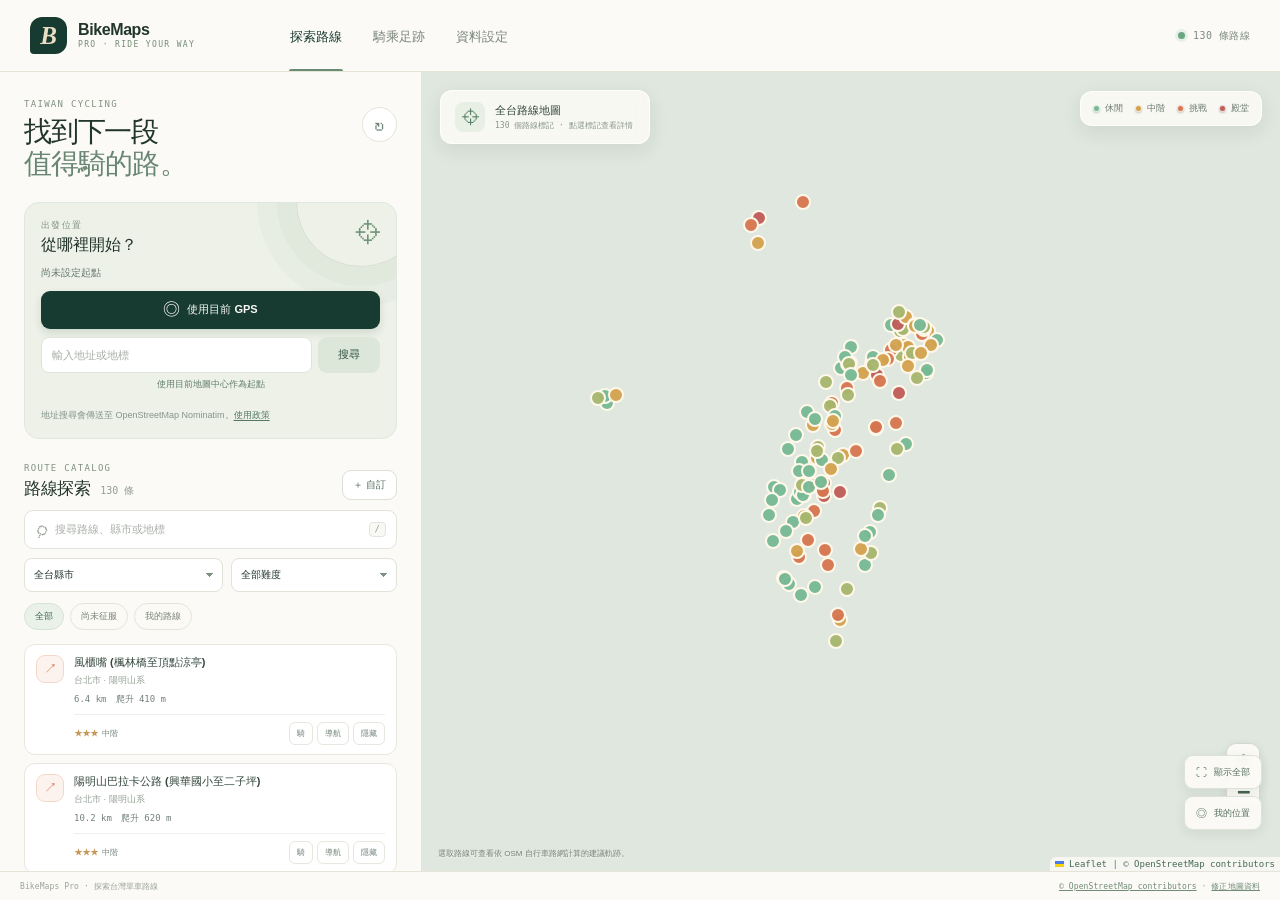
==== commit 2fa51036: "fix: restore OSM bicycle route paths" ====
--- a/BikeMaps-WebApp/index.html
+++ b/BikeMaps-WebApp/index.html
@@ -6,8 +6,8 @@
     <meta name="theme-color" content="#10241e" />
     <meta name="description" content="探索全台單車路線、記錄騎乘足跡與爬坡挑戰。" />
     <title>BikeMaps Pro｜單車路線探索</title>
-    <script type="module" crossorigin src="./assets/index-46Ix9aUp.js"></script>
-    <link rel="stylesheet" crossorigin href="./assets/index-6MFDiFp9.css">
+    <script type="module" crossorigin src="./assets/index-DLFz7MqC.js"></script>
+    <link rel="stylesheet" crossorigin href="./assets/index-CVSS37vJ.css">
   </head>
   <body>
     <div class="app-shell">
@@ -93,7 +93,7 @@
           <div class="map-overlay map-title"><span class="map-title-icon">⌖</span><div><strong id="map-context-title">全台路線地圖</strong><small id="map-context-subtitle">選擇地圖標記查看路線詳情</small></div></div>
           <div class="map-overlay map-legend"><span><i class="legend-dot easy"></i>休閒</span><span><i class="legend-dot moderate"></i>中階</span><span><i class="legend-dot hard"></i>挑戰</span><span><i class="legend-dot extreme"></i>殿堂</span></div>
           <div class="map-actions"><button class="map-action-button" id="fit-routes" title="縮放至目前篩選路線">⛶ <span>顯示全部</span></button><button class="map-action-button" id="map-my-location" title="移至目前起點">◎ <span>我的位置</span></button></div>
-          <div class="map-disclaimer">路線標記代表路線終點位置；導航由 Google Maps 提供。</div>
+          <div class="map-disclaimer">選取路線可查看依 OSM 自行車路網計算的建議軌跡。</div>
         </section>
       </main>
 
--- a/BikeMaps-WebApp/assets/index-CVSS37vJ.css
+++ b/BikeMaps-WebApp/assets/index-CVSS37vJ.css
@@ -0,0 +1 @@
+:root{color:#22352d;font-synthesis:none;text-rendering:optimizelegibility;--pine:#183b31;--pine-dark:#102c24;--pine-soft:#e9f0e9;--sage:#738c76;--sand:#ede9dc;--paper:#fbfaf6;--line:#e6e4d9;--ink:#22352d;--muted:#7d887f;--coral:#c87658;--gold:#c2a164;--shadow:0 16px 48px #1630251f;background:#f4f4ee;font-family:-apple-system,BlinkMacSystemFont,Segoe UI,Noto Sans TC,sans-serif}*{box-sizing:border-box}html,body,#app{width:100%;height:100%;margin:0}body{min-width:320px;min-height:100%;overflow:hidden}button,input,select,textarea{font:inherit}button{color:inherit}button:focus-visible,input:focus-visible,select:focus-visible,textarea:focus-visible,a:focus-visible{outline-offset:2px;outline:3px solid #52917180}a{color:#4e755d}.app-shell{flex-direction:column;width:100%;height:100dvh;min-height:580px;display:flex}.topbar{background:var(--paper);border-bottom:1px solid var(--line);z-index:5;align-items:center;gap:54px;height:72px;min-height:72px;padding:0 30px;display:flex}.brand{min-width:205px;color:var(--ink);align-items:center;gap:11px;text-decoration:none;display:inline-flex}.brand-mark{background:var(--pine);color:#e9dec3;border-radius:12px 12px 12px 4px;place-items:center;width:37px;height:37px;font-family:Georgia,serif;font-size:25px;font-style:italic;font-weight:700;display:grid}.brand-copy{flex-direction:column;gap:2px;line-height:1;display:flex}.brand-copy strong{letter-spacing:-.4px;font-size:16px}.brand-copy small{letter-spacing:1.35px;color:var(--sage);font:500 8px Cascadia Mono,Consolas,monospace}.main-nav{align-items:stretch;gap:29px;height:100%;display:flex}.nav-link{color:#7c867e;cursor:pointer;background:0 0;border:0;padding:2px 1px 0;font-size:13px;font-weight:600;transition:color .18s;position:relative}.nav-link:hover,.nav-link.active{color:var(--pine)}.nav-link.active:after{content:"";background:#688d72;border-radius:3px 3px 0 0;height:2px;position:absolute;bottom:0;left:0;right:0}.topbar-status{color:#7f8a81;text-transform:uppercase;letter-spacing:.4px;align-items:center;gap:8px;margin-left:auto;font:10px Cascadia Mono,Consolas,monospace;display:flex}.live-dot{background:#6aa680;border-radius:50%;width:7px;height:7px;box-shadow:0 0 0 3px #e6f0e8}.workspace{flex:1;min-height:0;display:flex}.sidebar{background:var(--paper);border-right:1px solid var(--line);scrollbar-color:#d6d8cd transparent;scrollbar-width:thin;z-index:2;width:422px;min-width:360px;max-width:45vw;overflow:hidden auto}.view-pane{padding:26px 24px 36px}.view-pane[hidden]{display:none}.sidebar-heading{justify-content:space-between;align-items:flex-start;margin:1px 0 21px;display:flex}.eyebrow{color:#819184;letter-spacing:1.3px;margin:0 0 7px;font:500 9px DM Mono,monospace}.sidebar-heading h1{color:var(--ink);letter-spacing:-1.2px;margin:0;font-size:28px;font-weight:600;line-height:1.16}.sidebar-heading h1 em{color:#688671;letter-spacing:-.9px;font-family:Georgia,serif;font-weight:400}.icon-button{border:1px solid var(--line);color:#728477;cursor:pointer;background:#fff;border-radius:50%;width:35px;height:35px;margin-top:8px;font-size:21px;line-height:1;transition:transform .25s,background .2s}.icon-button:hover{background:var(--pine-soft);transform:rotate(-35deg)}.start-card{background:#edf1e8;border:1px solid #dfe8dc;border-radius:15px;margin-bottom:24px;padding:16px;position:relative;overflow:hidden}.start-card:after{content:"";pointer-events:none;border:1px solid #63836629;border-radius:50%;width:128px;height:128px;position:absolute;top:-66px;right:-30px;box-shadow:0 0 0 19px #6383660d,0 0 0 39px #6383660a}.start-card-top{z-index:1;justify-content:space-between;align-items:flex-start;display:flex;position:relative}.start-card .eyebrow{color:#819382;margin-bottom:3px}.start-card h2{margin:0;font-size:16px;font-weight:650}.pin-icon{color:#709477;font-size:26px;line-height:1}.start-display{z-index:1;color:#65766a;white-space:nowrap;text-overflow:ellipsis;margin:10px 0 11px;font:10px DM Mono,monospace;display:block;position:relative;overflow:hidden}.button{cursor:pointer;border:1px solid #0000;border-radius:9px;justify-content:center;align-items:center;gap:7px;min-height:38px;padding:0 14px;font-size:11px;font-weight:650;transition:transform .16s,background .16s,border-color .16s,box-shadow .16s;display:inline-flex}.button:active{transform:translateY(1px)}.button:disabled{opacity:.65;cursor:wait}.button-gps{z-index:1;background:var(--pine);color:#fbfaf6;width:100%;min-height:38px;position:relative;box-shadow:0 4px 8px #183b3121}.button-gps:hover,.button-primary:hover{background:#254d40;box-shadow:0 5px 13px #183b3130}.button-gps span{font-size:17px;line-height:0}.address-form{z-index:1;gap:6px;margin-top:8px;display:flex;position:relative}.address-form input,.search-box input,.filter-row select,.form-field input,.form-field select,.form-field textarea{min-width:0;color:var(--ink);background:#fff;border:1px solid #dfe3d8;border-radius:8px;outline:none;transition:border-color .15s,box-shadow .15s}.address-form input:focus,.search-box:focus-within,.filter-row select:focus,.form-field input:focus,.form-field select:focus,.form-field textarea:focus{border-color:#94b29a;box-shadow:0 0 0 3px #7094771f}.address-form input{flex:1;width:0;height:36px;padding:0 10px;font-size:11px}.address-form input::placeholder,.search-box input::placeholder,.form-field input::placeholder,.form-field textarea::placeholder{color:#a9b0a8}.button-search{color:#315342;background:#dce7da;min-width:62px;min-height:36px}.button-search:hover{background:#cddfcd}.privacy-note{z-index:1;color:#86948a;margin:8px 0 0;font-size:9px;line-height:1.4;position:relative}.privacy-note a{color:#557862;text-underline-offset:2px;text-decoration-thickness:1px}.catalog-toolbar{justify-content:space-between;align-items:flex-end;margin-bottom:10px;display:flex}.catalog-toolbar .eyebrow{margin-bottom:4px}.catalog-toolbar h2,.settings-card h2{letter-spacing:-.3px;margin:0;font-size:17px;font-weight:650}.catalog-toolbar h2 span{color:#92a096;letter-spacing:0;margin-left:5px;font:10px DM Mono,monospace}.button-outline{color:#53675a;background:#fff;border-color:#dce0d6}.button-outline:hover{background:#f3f6ef;border-color:#a8b9a7}.button-compact{min-height:30px;padding:0 10px;font-size:10px}.search-box{color:#9aa59b;background:#fff;border:1px solid #e1e4db;border-radius:9px;align-items:center;gap:9px;height:39px;margin-bottom:9px;padding:0 10px;transition:border-color .15s,box-shadow .15s;display:flex}.search-box span{font-size:22px;line-height:0;transform:rotate(-20deg)}.search-box input{background:0 0;border:0;flex:1;height:34px;padding:0;font-size:11px;box-shadow:none!important}.search-box kbd{color:#9aa49a;background:#f8f8f4;border:1px solid #e2e5dd;border-radius:4px;padding:1px 5px 2px;font:9px DM Mono,monospace}.filter-row{grid-template-columns:1.2fr 1fr;gap:8px;margin-bottom:9px;display:grid}.filter-row select{appearance:none;background-image:linear-gradient(45deg,#0000 50%,#809083 50%),linear-gradient(135deg,#809083 50%,#0000 50%);background-position:calc(100% - 12px) 14px,calc(100% - 8px) 14px;background-repeat:no-repeat;background-size:4px 4px,4px 4px;width:100%;height:34px;padding:0 9px;font-size:10px}.quick-filters{scrollbar-width:none;gap:6px;margin:0 -2px 12px;padding:2px;display:flex;overflow-x:auto}.quick-filters::-webkit-scrollbar{display:none}.filter-chip{color:#758277;cursor:pointer;background:0 0;border:1px solid #e2e5dc;border-radius:20px;flex:none;height:27px;padding:0 10px;font-size:9px;transition:all .15s}.filter-chip:hover{border-color:#afc0ae}.filter-chip.active{color:#3f694d;background:#eaf1e9;border-color:#d5e3d3}.route-list{flex-direction:column;gap:8px;display:flex}.route-card{background:#fff;border:1px solid #e8e7df;border-radius:11px;min-width:0;padding:10px 11px 9px;transition:box-shadow .18s,border-color .18s,transform .18s}.route-card:hover{border-color:#cad8c9;transform:translateY(-1px);box-shadow:0 5px 16px #2b423212}.route-card.is-visited{background:#fbfcf8}.route-card-main{text-align:left;cursor:pointer;background:0 0;border:0;align-items:flex-start;gap:10px;width:100%;padding:0;display:flex}.route-card-marker{border:1px solid color-mix(in srgb, var(--route-tone), white 70%);width:28px;height:28px;color:var(--route-tone);background:color-mix(in srgb, var(--route-tone), white 91%);border-radius:9px;flex:none;place-items:center;font-size:13px;font-weight:700;display:grid}.route-card-copy{flex-direction:column;flex:1;gap:4px;min-width:0;display:flex}.route-card-title-row{align-items:center;gap:6px;min-width:0;display:flex}.route-card-title-row strong{color:#34473d;white-space:nowrap;text-overflow:ellipsis;min-width:0;font-size:11px;font-weight:650;overflow:hidden}.visited-mark{color:#52785b;background:#e8f0e5;border-radius:4px;flex:none;padding:2px 5px;font-size:8px;font-style:normal}.route-card-subtitle{color:#98a197;white-space:nowrap;text-overflow:ellipsis;font-size:9px;overflow:hidden}.route-card-meta{color:#738178;flex-wrap:wrap;align-items:center;gap:9px;margin-top:2px;font:9px DM Mono,monospace;display:flex}.route-start-distance{color:#5e8a68}.route-card-bottom{border-top:1px solid #f0efe9;justify-content:space-between;align-items:center;gap:7px;margin:8px 0 0 38px;padding-top:7px;display:flex}.difficulty{white-space:nowrap;color:#79877c;align-items:center;gap:4px;font-size:8px;display:inline-flex}.difficulty>span{color:var(--difficulty-tone,#bd9c5e);letter-spacing:-1px;font-size:9px}.difficulty-1{--difficulty-tone:#769d7b}.difficulty-2{--difficulty-tone:#a0a765}.difficulty-3{--difficulty-tone:#c39a59}.difficulty-4{--difficulty-tone:#cc7950}.difficulty-5{--difficulty-tone:#b85e5a}.route-card-actions{gap:4px;display:flex}.route-card-actions button{color:#718277;cursor:pointer;background:#fff;border:1px solid #e5e8df;border-radius:6px;min-height:23px;padding:0 7px;font-size:8px}.route-card-actions button:hover{color:var(--pine);background:#f0f5ee;border-color:#b6c8b8}.button-more{color:#75877a;background:0 0;border:1px dashed #d2dacf;width:100%;min-height:37px;margin-top:11px}.button-more:hover{background:#f3f6f0;border-color:#9cb49e}.empty-state{color:#7f8c81;text-align:center;border:1px dashed #dfe3d8;border-radius:12px;justify-items:center;gap:7px;padding:34px 14px;display:grid}.empty-state>span{font-size:25px}.empty-state strong{color:#53665a;font-size:12px}.empty-state small{max-width:250px;font-size:10px;line-height:1.6}.map-stage{background:#dfe7df;flex:1;min-width:0;min-height:0;position:relative;overflow:hidden}#map{z-index:0;background:#dfe7df;position:absolute;inset:0}#map.map-capture-active,#map.map-capture-active .leaflet-grab{cursor:crosshair}.leaflet-container{color:var(--ink);font-family:DM Sans,Noto Sans TC,sans-serif}.leaflet-tile-pane{filter:saturate(.78)sepia(.1)}.leaflet-control-attribution{border-radius:6px 0 0;color:#637369!important;background:#fbfaf6d4!important;padding:2px 5px!important;font:9px DM Mono,monospace!important}.leaflet-control-attribution a{color:#476753!important}.leaflet-control-zoom{overflow:hidden;border:1px solid #d3d8cde6!important;border-radius:10px!important;margin:0 20px 48px 0!important;box-shadow:0 3px 10px #273a2e1a!important}.leaflet-control-zoom a{color:#456550!important;background:#fbfaf6f2!important;border:0!important;width:32px!important;height:32px!important;line-height:32px!important}.leaflet-control-zoom a:hover{background:#eaf1e9!important}.leaflet-tooltip{color:#33483a;background:#fbfaf6;border:1px solid #2a42301a;border-radius:7px;padding:6px 9px;font-size:10px;box-shadow:0 3px 10px #1e35261a}.leaflet-tooltip-top:before{border-top-color:#fbfaf6}.start-marker-shell{background:0 0;border:0;place-items:center;display:grid}.start-marker-dot{color:#fff;background:#2f6d55;border:3px solid #fff;border-radius:50% 50% 50% 4px;place-items:center;width:28px;height:28px;font:700 10px DM Mono,monospace;display:grid;transform:rotate(-45deg);box-shadow:0 3px 10px #244a3966}.start-marker-dot b{font:inherit;transform:rotate(45deg)}.map-overlay{z-index:400;-webkit-backdrop-filter:blur(8px);backdrop-filter:blur(8px);background:#fbfaf6e8;border:1px solid #ffffffbf;border-radius:12px;position:absolute;box-shadow:0 6px 20px #21372717}.map-title{align-items:center;gap:10px;min-width:210px;padding:11px 14px;display:flex;top:18px;left:18px}.map-title-icon{color:#598266;background:#e8f0e6;border-radius:8px;place-items:center;width:30px;height:30px;font-size:18px;display:grid}.map-title div{flex-direction:column;gap:2px;display:flex}.map-title strong{color:#30483a;font-size:11px}.map-title small{color:#87958a;font:8px DM Mono,monospace}.map-legend{color:#6c7b70;gap:12px;padding:10px 12px;font-size:9px;display:flex;top:19px;right:18px}.map-legend span{white-space:nowrap;align-items:center;gap:5px;display:flex}.legend-dot{background:#78b995;border:1px solid #ffffffbf;border-radius:50%;width:7px;height:7px;box-shadow:0 1px 2px #24372e40}.legend-dot.moderate{background:#d2a24f}.legend-dot.hard{background:#d5774f}.legend-dot.extreme{background:#bf5d59}.map-actions{z-index:400;flex-direction:column;gap:7px;display:flex;position:absolute;bottom:41px;right:18px}.map-action-button{color:#536d5c;cursor:pointer;-webkit-backdrop-filter:blur(5px);backdrop-filter:blur(5px);background:#fbfaf6f2;border:1px solid #dae0d5e6;border-radius:9px;justify-content:center;align-items:center;gap:7px;min-height:34px;padding:0 11px;font-size:11px;display:flex;box-shadow:0 4px 12px #23372914}.map-action-button:hover{color:var(--pine);background:#fff}.map-action-button span{font-size:9px}.map-disclaimer{z-index:400;color:#718078;text-shadow:0 1px 2px #f8f6ed;font-size:8px;position:absolute;bottom:12px;left:16px}.app-footer{border-top:1px solid var(--line);color:#9aa39a;background:var(--paper);letter-spacing:.1px;justify-content:space-between;align-items:center;height:29px;min-height:29px;padding:0 20px;font:8px DM Mono,monospace;display:flex}.app-footer a{color:#728b78}.modal{width:min(680px,100vw - 30px);max-height:min(88dvh,920px);color:var(--ink);box-shadow:var(--shadow);background:0 0;border:0;border-radius:19px;margin:auto;padding:0;overflow:visible}.modal::backdrop{-webkit-backdrop-filter:blur(3px);backdrop-filter:blur(3px);background:#13271e7a}.modal-shell{background:var(--paper);scrollbar-width:thin;scrollbar-color:#d4dbd0 transparent;border:1px solid #ffffffb8;border-radius:19px;max-height:min(88dvh,920px);padding:28px;position:relative;overflow:auto}.modal-close{z-index:2;color:#738178;cursor:pointer;background:#fff;border:1px solid #e2e5dc;border-radius:50%;width:31px;height:31px;font-size:21px;line-height:1;position:absolute;top:15px;right:16px}.modal-close:hover{color:var(--pine);background:#ecf2ea}.detail-hero{padding-right:30px}.detail-hero .eyebrow{margin-bottom:9px}.detail-hero h2,.form-modal h2,.ride-modal h2{color:var(--pine-dark);letter-spacing:-.8px;margin:0 0 10px;font-size:25px;line-height:1.2}.detail-hero>p:last-child{color:#718078;max-width:570px;margin:12px 0 15px;font-size:12px;line-height:1.75}.detail-tags{flex-wrap:wrap;align-items:center;gap:7px;display:flex}.detail-tag{color:#7c897e;background:#f0f0e9;border-radius:20px;padding:4px 8px;font-size:9px}.custom-tag{color:#8a6840;background:#f4ecdb}.detail-metrics{background:#e5e7de;border:1px solid #e5e7de;border-radius:12px;grid-template-columns:repeat(4,1fr);gap:1px;margin:18px 0 20px;display:grid;overflow:hidden}.detail-metrics>div{background:#f7f7f1;flex-direction:column;justify-content:center;gap:7px;min-height:71px;padding:9px 12px;display:flex}.detail-metrics small,.detail-section-heading>span{color:#8c978c;font-size:9px}.detail-metrics strong{color:#3e5847;font:500 19px DM Mono,monospace}.detail-metrics strong i{color:#879388;margin-left:3px;font-size:10px;font-style:normal}.detail-section{background:#fff;border:1px solid #e8e9df;border-radius:13px;margin:17px 0;padding:16px}.osm-route-section{background:#f5faf4;border-color:#d7e8dc}.osm-route-section>small{color:#8a6b42;margin:-2px 0 10px;font:9px DM Mono,monospace;display:block}.osm-route-status{color:#758278;margin:6px 0 11px;font-size:10px;line-height:1.6}.osm-route-ready{color:#3f7652}.osm-route-warning,.osm-route-error{color:#a05b45}.osm-route-button{min-height:30px;font-size:9px}.detail-section-heading,.profile-section-heading{justify-content:space-between;align-items:center;gap:10px;margin-bottom:8px;display:flex}.detail-section-heading .eyebrow,.profile-section-heading .eyebrow{margin-bottom:3px}.detail-section-heading h3,.profile-section-heading h2{margin:0;font-size:13px}.elevation-chart{width:100%;height:auto;overflow:visible}.chart-grid{stroke:#e9ebe4;stroke-width:1px}.chart-label{fill:#929e93;font:10px DM Mono,monospace}.chart-line{fill:none;stroke:#658a6d;stroke-width:3px;stroke-linecap:round;stroke-linejoin:round}.chart-start{fill:#5b9970;stroke:#fff;stroke-width:2px}.chart-end{fill:#cc7757;stroke:#fff;stroke-width:2px}.chart-waypoint{fill:#d4a95d;stroke:#fff;stroke-width:1.5px}.chart-empty{color:#909a8f;text-align:center;padding:22px 0;font-size:10px}.waypoint-section ol{flex-direction:column;gap:0;margin:7px 0 0;padding:0;list-style:none;display:flex;position:relative}.waypoint-section ol:before{content:"";background:#dfe6dc;width:1px;position:absolute;top:10px;bottom:11px;left:5px}.waypoint-section li{color:#637368;align-items:center;gap:9px;min-height:30px;font-size:10px;display:flex;position:relative}.waypoint-section li small{color:#a0a89d;margin-left:auto;font:8px DM Mono,monospace}.waypoint-dot{background:#83a587;border:2px solid #fdfcf9;border-radius:50%;flex:none;width:11px;height:11px;box-shadow:0 0 0 1px #aabda8}.detail-origin{color:#7a887c;align-items:center;gap:8px;margin:14px 0;font-size:10px;display:flex}.detail-origin strong{color:#3b6046;font-weight:650}.origin-dot{background:#528766;border:2px solid #e1eee2;border-radius:50%;width:8px;height:8px;box-shadow:0 0 0 1px #8eaf92}.detail-actions{flex-wrap:wrap;gap:8px;margin-top:16px;display:flex}.button-primary{color:#fffdf5;background:var(--pine);box-shadow:0 4px 8px #183b311c}.danger-button{color:#aa5e4b}.form-modal{width:min(570px,100vw - 28px)}.form-modal .modal-shell{padding:29px}.form-modal h2{margin-bottom:6px}.muted{color:#849087;font-size:10px;line-height:1.65}.form-modal .muted{margin:0 30px 20px 0}.form-grid{grid-template-columns:1fr 1fr;gap:13px 11px;display:grid}.form-field{color:#657469;flex-direction:column;gap:6px;min-width:0;font-size:9px;font-weight:650;display:flex}.form-field.full,.full{grid-column:1/-1}.form-field input,.form-field select,.form-field textarea{width:100%;min-height:37px;padding:8px 10px;font-size:10px;font-weight:400}.form-field textarea{resize:vertical;line-height:1.5}.rating-row{color:#7b887e;align-items:center;gap:8px;margin-top:10px;font-size:9px;display:flex}.rating-row select{color:#9c7b43;background:#fff;border:1px solid #e0e4da;border-radius:7px;min-height:31px;padding:4px 8px;font-size:10px}.rating-row .button{min-height:31px;margin-left:auto;font-size:9px}.form-actions{justify-content:flex-end;gap:8px;margin-top:5px;display:flex}.full-button{width:100%;margin-top:9px}.ride-modal{width:min(510px,100vw - 28px)}.ride-modal .modal-shell{padding:31px}.ride-modal h2{padding-right:35px;font-size:23px}.ride-modal .muted{margin:0 0 20px}.ride-metrics{grid-template-columns:repeat(4,1fr);gap:6px;display:grid}.ride-metrics>div{background:#fff;border:1px solid #e7e8df;border-radius:10px;flex-direction:column;justify-content:center;gap:6px;min-height:75px;padding:10px;display:flex}.ride-metrics strong{color:#3f694d;font:500 19px DM Mono,monospace}.ride-metrics small{color:#929b92;font-size:8px}.progress-track{background:#e9ede5;border-radius:6px;height:5px;overflow:hidden}.progress-track i{border-radius:inherit;background:#6c9876;height:100%;transition:width .4s;display:block}.ride-modal .progress-track{height:7px;margin:16px 0 20px}.ride-actions{gap:8px;display:flex}.ride-actions .button-primary{margin-left:auto}.ride-privacy{color:#9ba49a;margin:15px 0 0;font-size:9px}.toast{z-index:10000;color:#f9f8ef;opacity:0;pointer-events:none;text-align:center;background:#244a3d;border:1px solid #ffffffbf;border-radius:10px;max-width:calc(100vw - 30px);padding:10px 15px;font-size:10px;transition:opacity .2s,transform .2s;position:fixed;bottom:46px;left:50%;transform:translate(-50%,12px);box-shadow:0 6px 22px #132b2033}.toast.visible{opacity:1;transform:translate(-50%)}.toast-error{background:#874b40}.sr-only{clip:rect(0, 0, 0, 0);white-space:nowrap;width:1px;height:1px;position:absolute;overflow:hidden}.heading-symbol{color:#76927a;background:#edf2e9;border:1px solid #dce5d9;border-radius:12px;place-items:center;width:39px;height:39px;margin-top:5px;font-size:21px;display:grid}.profile-summary{background:#edf2e9;border:1px solid #dfe7dc;border-radius:14px;padding:16px}.profile-summary-label{color:#607568;justify-content:space-between;align-items:center;font-size:10px;display:flex}.profile-summary-label .eyebrow{margin:0}.profile-stats{grid-template-columns:1fr 1fr 1fr;gap:8px;margin-top:14px;display:grid}.profile-stats>div{flex-direction:column;gap:5px;display:flex}.profile-stats strong{color:#3a694a;font:500 21px DM Mono,monospace}.profile-stats strong small{color:#7e9980;font-size:10px}.profile-stats span{color:#7c8a7e;font-size:8px}.profile-section{margin-top:23px}.profile-section-heading{margin-bottom:11px}.profile-section-heading .eyebrow{margin-bottom:4px}.profile-section-heading h2{font-size:14px}.profile-section-heading>span{font:10px DM Mono,monospace}.region-list{flex-direction:column;gap:7px;display:flex}.region-card{background:#fff;border:1px solid #e7e8e0;border-radius:9px;padding:10px 11px}.region-card-top{color:#627268;justify-content:space-between;align-items:center;gap:10px;margin-bottom:8px;font-size:9px;display:flex}.region-card-top strong{color:#598162;font:500 10px DM Mono,monospace}.region-card .progress-track{height:4px;margin-bottom:6px}.region-card>small{color:#a0a89f;font-size:8px}.achievement-grid{flex-direction:column;gap:7px;display:flex}.achievement-card{opacity:.67;background:#f6f6f0;border:1px solid #e8e9e2;border-radius:9px;align-items:center;gap:10px;padding:10px;display:flex}.achievement-card.unlocked{opacity:1;background:#f0f4eb;border-color:#e0e7d9}.achievement-icon{background:#e3e8df;border-radius:9px;flex:none;place-items:center;width:31px;height:31px;font-size:15px;display:grid}.achievement-card.unlocked .achievement-icon{background:#e4edda}.achievement-card>span:last-child{flex-direction:column;gap:3px;display:flex}.achievement-card strong{color:#56675b;font-size:9px}.achievement-card small{color:#929b90;font-size:8px;line-height:1.5}.ride-history{flex-direction:column;gap:1px;margin:0;padding:0;list-style:none;display:flex}.ride-history li{border-bottom:1px solid #ebebe4;align-items:center;gap:10px;padding:10px;display:flex}.ride-history-icon{color:#588064;background:#eaf0e6;border-radius:8px;place-items:center;width:26px;height:26px;display:grid}.ride-history li span:last-child{flex-direction:column;gap:4px;display:flex}.ride-history strong{color:#53665a;font-size:9px}.ride-history small{color:#929d92;font-size:8px}.compact-empty{padding:19px}.settings-stack{flex-direction:column;gap:10px;display:flex}.settings-card{background:#fff;border:1px solid #e5e7df;border-radius:12px;padding:15px}.settings-card .eyebrow{margin-bottom:4px}.settings-card h2{margin-bottom:9px;font-size:13px}.settings-card .muted{margin:0 0 13px}.setting-toggle{cursor:pointer;border-top:1px solid #f0f0e9;justify-content:space-between;align-items:center;gap:12px;padding:10px 0;display:flex}.setting-toggle>span{flex-direction:column;gap:4px;display:flex}.setting-toggle strong{color:#55675b;font-size:10px}.setting-toggle small{color:#98a197;font-size:8px}.setting-toggle input{opacity:0;position:absolute}.setting-toggle i{background:#d7dcd2;border-radius:12px;flex:none;width:31px;height:18px;transition:background .2s;position:relative}.setting-toggle i:after{content:"";background:#fff;border-radius:50%;width:12px;height:12px;transition:transform .2s;position:absolute;top:3px;left:3px;box-shadow:0 1px 3px #0002}.setting-toggle input:checked+i{background:#6f9878}.setting-toggle input:checked+i:after{transform:translate(13px)}.setting-toggle input:focus-visible+i{outline-offset:2px;outline:3px solid #52917180}.text-button{color:#60836a;cursor:pointer;background:0 0;border:0;justify-content:center;width:100%;min-height:31px;margin-top:7px;padding:0 8px;font-size:9px;display:inline-flex}.text-button:hover{color:#315d41;text-decoration:underline}.button-row{gap:8px;display:flex}.button-row .button{flex:1}.data-summary{color:#839087;border-top:1px solid #f0f0e9;justify-content:space-between;padding:8px 0;font-size:9px;display:flex}.data-summary strong{color:#526a59;font:500 10px DM Mono,monospace}.settings-card .form-field{margin-top:11px}.map-center-button{z-index:1;color:#627e68;min-height:26px;margin:4px 0 -3px;position:relative}.settings-footnote{color:#929c92;margin:3px 2px;font-size:9px;line-height:1.7}@media (width<=1000px){.topbar{gap:27px;padding:0 19px}.sidebar{width:390px;min-width:340px}.view-pane{padding-left:18px;padding-right:18px}.map-legend{gap:7px;padding:9px}.map-legend span{font-size:8px}}@media (width<=760px){body{overflow:auto}.app-shell{height:auto;min-height:100dvh;overflow:visible}.topbar{gap:15px;height:61px;min-height:61px;padding:0 13px}.brand{gap:8px;min-width:0}.brand-mark{border-radius:10px 10px 10px 3px;width:32px;height:32px;font-size:21px}.brand-copy strong{font-size:14px}.brand-copy small{letter-spacing:.9px;font-size:7px}.main-nav{gap:13px;overflow-x:auto}.nav-link{flex:none;font-size:10px}.topbar-status{display:none}.workspace{flex-direction:column;overflow:visible}.map-stage{flex:none;order:0;height:min(53dvh,430px);min-height:300px}.sidebar{border-right:0;order:1;width:100%;min-width:0;max-width:none;max-height:none;overflow:visible}.view-pane{padding:23px 15px 35px}.sidebar-heading h1{font-size:25px}.map-title{min-width:0;padding:8px 10px;top:10px;left:10px}.map-title-icon{width:26px;height:26px}.map-title strong{font-size:9px}.map-title small{font-size:7px}.map-legend{justify-content:center;gap:12px;padding:8px;inset:auto 10px 10px}.map-legend span{font-size:8px}.map-actions{bottom:57px;right:10px}.map-action-button{min-height:30px;padding:0 8px;font-size:10px}.map-action-button span{display:none}.map-disclaimer{max-width:43%;font-size:7px;bottom:42px;left:11px}.leaflet-control-zoom{margin:0 10px 100px 0!important}.app-footer{gap:9px;height:auto;min-height:36px;padding:7px 11px;font-size:7px}}@media (width<=480px){.topbar{align-items:center;gap:10px}.brand-copy small{display:none}.main-nav{gap:11px}.nav-link{font-size:9px}.detail-metrics{grid-template-columns:1fr 1fr}.detail-metrics>div{min-height:61px}.modal-shell{padding:22px 16px}.detail-hero h2{font-size:21px}.form-modal .modal-shell{padding:25px 17px}.form-grid{gap:11px 8px}.form-field{font-size:8px}.ride-metrics{grid-template-columns:1fr 1fr}.ride-actions{flex-wrap:wrap}.ride-actions .button-primary{margin-left:0}.app-footer{flex-direction:column;align-items:flex-start}}.leaflet-pane,.leaflet-tile,.leaflet-marker-icon,.leaflet-marker-shadow,.leaflet-tile-container,.leaflet-pane>svg,.leaflet-pane>canvas,.leaflet-zoom-box,.leaflet-image-layer,.leaflet-layer{position:absolute;top:0;left:0}.leaflet-container{overflow:hidden}.leaflet-tile,.leaflet-marker-icon,.leaflet-marker-shadow{-webkit-user-select:none;user-select:none;-webkit-user-drag:none}.leaflet-tile::selection{background:0 0}.leaflet-safari .leaflet-tile{image-rendering:-webkit-optimize-contrast}.leaflet-safari .leaflet-tile-container{-webkit-transform-origin:0 0;width:1600px;height:1600px}.leaflet-marker-icon,.leaflet-marker-shadow{display:block}.leaflet-container .leaflet-overlay-pane svg{max-width:none!important;max-height:none!important}.leaflet-container .leaflet-marker-pane img,.leaflet-container .leaflet-shadow-pane img,.leaflet-container .leaflet-tile-pane img,.leaflet-container img.leaflet-image-layer,.leaflet-container .leaflet-tile{width:auto;padding:0;max-width:none!important;max-height:none!important}.leaflet-container img.leaflet-tile{mix-blend-mode:plus-lighter}.leaflet-container.leaflet-touch-zoom{-ms-touch-action:pan-x pan-y;touch-action:pan-x pan-y}.leaflet-container.leaflet-touch-drag{-ms-touch-action:pinch-zoom;touch-action:none;touch-action:pinch-zoom}.leaflet-container.leaflet-touch-drag.leaflet-touch-zoom{-ms-touch-action:none;touch-action:none}.leaflet-container{-webkit-tap-highlight-color:transparent}.leaflet-container a{-webkit-tap-highlight-color:#33b5e566}.leaflet-tile{filter:inherit;visibility:hidden}.leaflet-tile-loaded{visibility:inherit}.leaflet-zoom-box{box-sizing:border-box;z-index:800;width:0;height:0}.leaflet-overlay-pane svg{-moz-user-select:none}.leaflet-pane{z-index:400}.leaflet-tile-pane{z-index:200}.leaflet-overlay-pane{z-index:400}.leaflet-shadow-pane{z-index:500}.leaflet-marker-pane{z-index:600}.leaflet-tooltip-pane{z-index:650}.leaflet-popup-pane{z-index:700}.leaflet-map-pane canvas{z-index:100}.leaflet-map-pane svg{z-index:200}.leaflet-vml-shape{width:1px;height:1px}.lvml{behavior:url(#default#VML);display:inline-block;position:absolute}.leaflet-control{z-index:800;pointer-events:visiblePainted;pointer-events:auto;position:relative}.leaflet-top,.leaflet-bottom{z-index:1000;pointer-events:none;position:absolute}.leaflet-top{top:0}.leaflet-right{right:0}.leaflet-bottom{bottom:0}.leaflet-left{left:0}.leaflet-control{float:left;clear:both}.leaflet-right .leaflet-control{float:right}.leaflet-top .leaflet-control{margin-top:10px}.leaflet-bottom .leaflet-control{margin-bottom:10px}.leaflet-left .leaflet-control{margin-left:10px}.leaflet-right .leaflet-control{margin-right:10px}.leaflet-fade-anim .leaflet-popup{opacity:0;transition:opacity .2s linear}.leaflet-fade-anim .leaflet-map-pane .leaflet-popup{opacity:1}.leaflet-zoom-animated{transform-origin:0 0}svg.leaflet-zoom-animated{will-change:transform}.leaflet-zoom-anim .leaflet-zoom-animated{-webkit-transition:-webkit-transform .25s cubic-bezier(0,0,.25,1);-moz-transition:-moz-transform .25s cubic-bezier(0,0,.25,1);transition:transform .25s cubic-bezier(0,0,.25,1)}.leaflet-zoom-anim .leaflet-tile,.leaflet-pan-anim .leaflet-tile{transition:none}.leaflet-zoom-anim .leaflet-zoom-hide{visibility:hidden}.leaflet-interactive{cursor:pointer}.leaflet-grab{cursor:-webkit-grab;cursor:-moz-grab;cursor:grab}.leaflet-crosshair,.leaflet-crosshair .leaflet-interactive{cursor:crosshair}.leaflet-popup-pane,.leaflet-control{cursor:auto}.leaflet-dragging .leaflet-grab,.leaflet-dragging .leaflet-grab .leaflet-interactive,.leaflet-dragging .leaflet-marker-draggable{cursor:move;cursor:-webkit-grabbing;cursor:-moz-grabbing;cursor:grabbing}.leaflet-marker-icon,.leaflet-marker-shadow,.leaflet-image-layer,.leaflet-pane>svg path,.leaflet-tile-container{pointer-events:none}.leaflet-marker-icon.leaflet-interactive,.leaflet-image-layer.leaflet-interactive,.leaflet-pane>svg path.leaflet-interactive,svg.leaflet-image-layer.leaflet-interactive path{pointer-events:visiblePainted;pointer-events:auto}.leaflet-container{outline-offset:1px;background:#ddd}.leaflet-container a{color:#0078a8}.leaflet-zoom-box{background:#ffffff80;border:2px dotted #38f}.leaflet-container{font-family:Helvetica Neue,Arial,Helvetica,sans-serif;font-size:.75rem;line-height:1.5}.leaflet-bar{border-radius:4px;box-shadow:0 1px 5px #000000a6}.leaflet-bar a{text-align:center;color:#000;background-color:#fff;border-bottom:1px solid #ccc;width:26px;height:26px;line-height:26px;text-decoration:none;display:block}.leaflet-bar a,.leaflet-control-layers-toggle{background-position:50%;background-repeat:no-repeat;display:block}.leaflet-bar a:hover,.leaflet-bar a:focus{background-color:#f4f4f4}.leaflet-bar a:first-child{border-top-left-radius:4px;border-top-right-radius:4px}.leaflet-bar a:last-child{border-bottom:none;border-bottom-right-radius:4px;border-bottom-left-radius:4px}.leaflet-bar a.leaflet-disabled{cursor:default;color:#bbb;background-color:#f4f4f4}.leaflet-touch .leaflet-bar a{width:30px;height:30px;line-height:30px}.leaflet-touch .leaflet-bar a:first-child{border-top-left-radius:2px;border-top-right-radius:2px}.leaflet-touch .leaflet-bar a:last-child{border-bottom-right-radius:2px;border-bottom-left-radius:2px}.leaflet-control-zoom-in,.leaflet-control-zoom-out{text-indent:1px;font:700 18px Lucida Console,Monaco,monospace}.leaflet-touch .leaflet-control-zoom-in,.leaflet-touch .leaflet-control-zoom-out{font-size:22px}.leaflet-control-layers{background:#fff;border-radius:5px;box-shadow:0 1px 5px #0006}.leaflet-control-layers-toggle{background-image:url([data-uri]);width:36px;height:36px}.leaflet-retina .leaflet-control-layers-toggle{background-image:url([data-uri]);background-size:26px 26px}.leaflet-touch .leaflet-control-layers-toggle{width:44px;height:44px}.leaflet-control-layers .leaflet-control-layers-list,.leaflet-control-layers-expanded .leaflet-control-layers-toggle{display:none}.leaflet-control-layers-expanded .leaflet-control-layers-list{display:block;position:relative}.leaflet-control-layers-expanded{color:#333;background:#fff;padding:6px 10px 6px 6px}.leaflet-control-layers-scrollbar{padding-right:5px;overflow:hidden scroll}.leaflet-control-layers-selector{margin-top:2px;position:relative;top:1px}.leaflet-control-layers label{font-size:1.08333em;display:block}.leaflet-control-layers-separator{border-top:1px solid #ddd;height:0;margin:5px -10px 5px -6px}.leaflet-default-icon-path{background-image:url([data-uri])}.leaflet-container .leaflet-control-attribution{background:#fffc;margin:0}.leaflet-control-attribution,.leaflet-control-scale-line{color:#333;padding:0 5px;line-height:1.4}.leaflet-control-attribution a{text-decoration:none}.leaflet-control-attribution a:hover,.leaflet-control-attribution a:focus{text-decoration:underline}.leaflet-attribution-flag{width:1em;height:.6669em;vertical-align:baseline!important;display:inline!important}.leaflet-left .leaflet-control-scale{margin-left:5px}.leaflet-bottom .leaflet-control-scale{margin-bottom:5px}.leaflet-control-scale-line{white-space:nowrap;box-sizing:border-box;text-shadow:1px 1px #fff;background:#fffc;border:2px solid #777;border-top:none;padding:2px 5px 1px;line-height:1.1}.leaflet-control-scale-line:not(:first-child){border-top:2px solid #777;border-bottom:none;margin-top:-2px}.leaflet-control-scale-line:not(:first-child):not(:last-child){border-bottom:2px solid #777}.leaflet-touch .leaflet-control-attribution,.leaflet-touch .leaflet-control-layers,.leaflet-touch .leaflet-bar{box-shadow:none}.leaflet-touch .leaflet-control-layers,.leaflet-touch .leaflet-bar{background-clip:padding-box;border:2px solid #0003}.leaflet-popup{text-align:center;margin-bottom:20px;position:absolute}.leaflet-popup-content-wrapper{text-align:left;border-radius:12px;padding:1px}.leaflet-popup-content{min-height:1px;margin:13px 24px 13px 20px;font-size:1.08333em;line-height:1.3}.leaflet-popup-content p{margin:1.3em 0}.leaflet-popup-tip-container{pointer-events:none;width:40px;height:20px;margin-top:-1px;margin-left:-20px;position:absolute;left:50%;overflow:hidden}.leaflet-popup-tip{pointer-events:auto;width:17px;height:17px;margin:-10px auto 0;padding:1px;transform:rotate(45deg)}.leaflet-popup-content-wrapper,.leaflet-popup-tip{color:#333;background:#fff;box-shadow:0 3px 14px #0006}.leaflet-container a.leaflet-popup-close-button{text-align:center;color:#757575;background:0 0;border:none;width:24px;height:24px;font:16px/24px Tahoma,Verdana,sans-serif;text-decoration:none;position:absolute;top:0;right:0}.leaflet-container a.leaflet-popup-close-button:hover,.leaflet-container a.leaflet-popup-close-button:focus{color:#585858}.leaflet-popup-scrolled{overflow:auto}.leaflet-oldie .leaflet-popup-content-wrapper{-ms-zoom:1}.leaflet-oldie .leaflet-popup-tip{-ms-filter:"progid:DXImageTransform.Microsoft.Matrix(M11=0.70710678, M12=0.70710678, M21=-0.70710678, M22=0.70710678)";width:24px;filter:progid:DXImageTransform.Microsoft.Matrix(M11=.707107, M12=.707107, M21=-.707107, M22=.707107);margin:0 auto}.leaflet-oldie .leaflet-control-zoom,.leaflet-oldie .leaflet-control-layers,.leaflet-oldie .leaflet-popup-content-wrapper,.leaflet-oldie .leaflet-popup-tip{border:1px solid #999}.leaflet-div-icon{background:#fff;border:1px solid #666}.leaflet-tooltip{color:#222;white-space:nowrap;-webkit-user-select:none;user-select:none;pointer-events:none;background-color:#fff;border:1px solid #fff;border-radius:3px;padding:6px;position:absolute;box-shadow:0 1px 3px #0006}.leaflet-tooltip.leaflet-interactive{cursor:pointer;pointer-events:auto}.leaflet-tooltip-top:before,.leaflet-tooltip-bottom:before,.leaflet-tooltip-left:before,.leaflet-tooltip-right:before{pointer-events:none;content:"";background:0 0;border:6px solid #0000;position:absolute}.leaflet-tooltip-bottom{margin-top:6px}.leaflet-tooltip-top{margin-top:-6px}.leaflet-tooltip-bottom:before,.leaflet-tooltip-top:before{margin-left:-6px;left:50%}.leaflet-tooltip-top:before{border-top-color:#fff;margin-bottom:-12px;bottom:0}.leaflet-tooltip-bottom:before{border-bottom-color:#fff;margin-top:-12px;margin-left:-6px;top:0}.leaflet-tooltip-left{margin-left:-6px}.leaflet-tooltip-right{margin-left:6px}.leaflet-tooltip-left:before,.leaflet-tooltip-right:before{margin-top:-6px;top:50%}.leaflet-tooltip-left:before{border-left-color:#fff;margin-right:-12px;right:0}.leaflet-tooltip-right:before{border-right-color:#fff;margin-left:-12px;left:0}@media print{.leaflet-control{-webkit-print-color-adjust:exact;print-color-adjust:exact}}
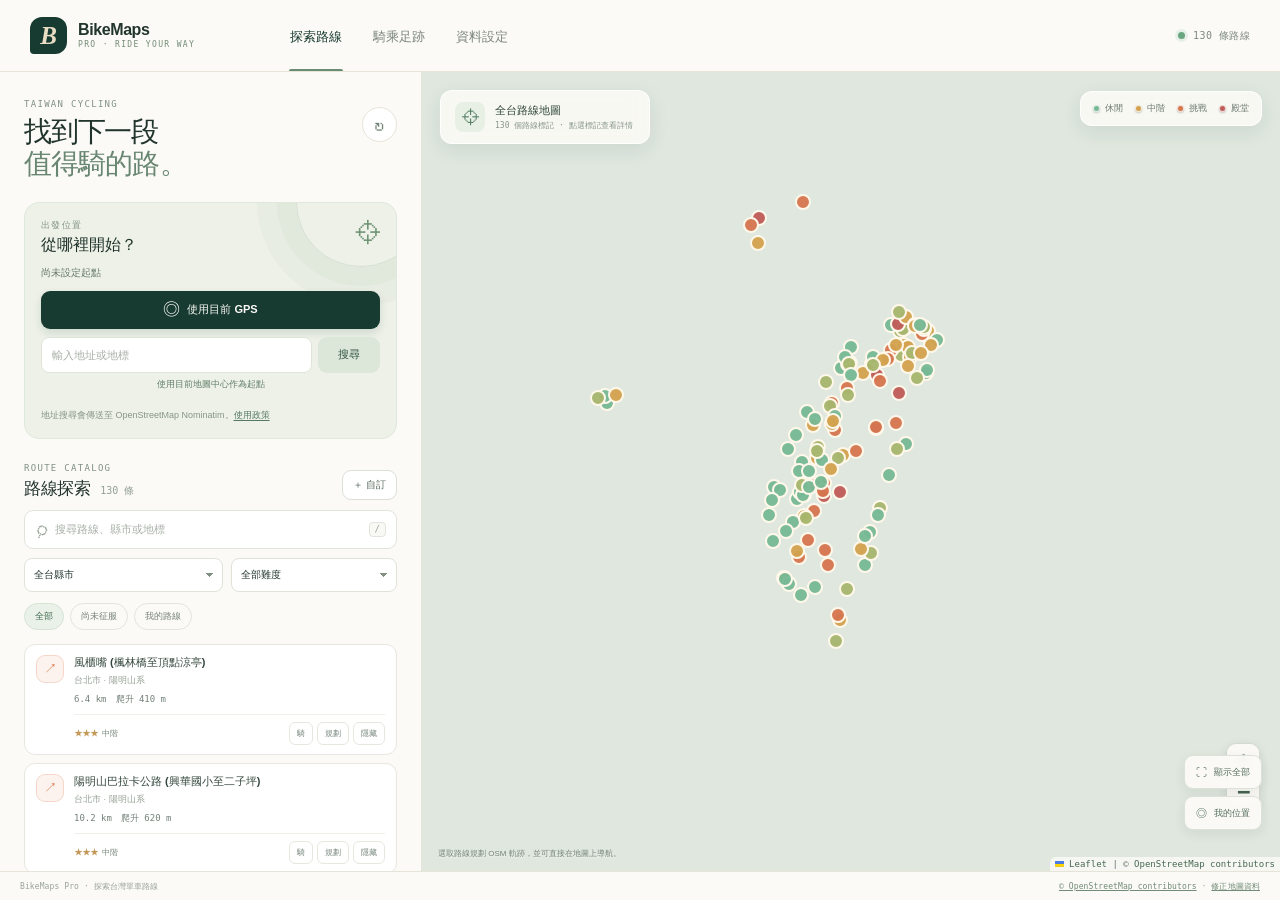
==== commit c6b82f7e: "feat: publish on-map route navigation" ====
--- a/BikeMaps-WebApp/index.html
+++ b/BikeMaps-WebApp/index.html
@@ -6,8 +6,8 @@
     <meta name="theme-color" content="#10241e" />
     <meta name="description" content="探索全台單車路線、記錄騎乘足跡與爬坡挑戰。" />
     <title>BikeMaps Pro｜單車路線探索</title>
-    <script type="module" crossorigin src="./assets/index-DLFz7MqC.js"></script>
-    <link rel="stylesheet" crossorigin href="./assets/index-CVSS37vJ.css">
+    <script type="module" crossorigin src="./assets/index-dCD0B-3X.js"></script>
+    <link rel="stylesheet" crossorigin href="./assets/index-BVyXy5EE.css">
   </head>
   <body>
     <div class="app-shell">
@@ -90,10 +90,19 @@
 
         <section class="map-stage" aria-label="路線地圖">
           <div id="map" role="application" aria-label="台灣單車路線地圖"></div>
+          <section class="map-overlay navigation-panel" id="navigation-panel" aria-label="畫面內導航" hidden>
+            <div class="navigation-heading"><div><p class="eyebrow">ON-SCREEN NAVIGATION</p><strong id="navigation-route-name">路線導航</strong></div><button class="icon-button navigation-close" id="navigation-stop" type="button" aria-label="結束導航" title="結束導航">×</button></div>
+            <p class="navigation-instruction" id="navigation-instruction" aria-live="polite">等待 GPS 定位</p>
+            <div class="navigation-next"><strong id="navigation-turn-distance">—</strong><span id="navigation-road-name">沿 OSM 路徑前進</span></div>
+            <div class="progress-track navigation-progress"><i id="navigation-progress-bar"></i></div>
+            <div class="navigation-summary"><span id="navigation-status">正在準備導航</span><strong id="navigation-remaining">剩餘 — km</strong></div>
+            <div class="navigation-actions"><button class="button button-outline" id="navigation-pause" type="button">暫停</button><button class="button button-outline" id="navigation-center" type="button">回到定位</button><button class="button button-primary" id="navigation-replan" type="button" hidden>重新規劃</button></div>
+            <small class="navigation-privacy">GPS 軌跡在此裝置計算；規劃路線時會將出發座標送至 OSM 路由服務。</small>
+          </section>
           <div class="map-overlay map-title"><span class="map-title-icon">⌖</span><div><strong id="map-context-title">全台路線地圖</strong><small id="map-context-subtitle">選擇地圖標記查看路線詳情</small></div></div>
           <div class="map-overlay map-legend"><span><i class="legend-dot easy"></i>休閒</span><span><i class="legend-dot moderate"></i>中階</span><span><i class="legend-dot hard"></i>挑戰</span><span><i class="legend-dot extreme"></i>殿堂</span></div>
           <div class="map-actions"><button class="map-action-button" id="fit-routes" title="縮放至目前篩選路線">⛶ <span>顯示全部</span></button><button class="map-action-button" id="map-my-location" title="移至目前起點">◎ <span>我的位置</span></button></div>
-          <div class="map-disclaimer">選取路線可查看依 OSM 自行車路網計算的建議軌跡。</div>
+          <div class="map-disclaimer">選取路線規劃 OSM 軌跡，並可直接在地圖上導航。</div>
         </section>
       </main>
 
--- a/BikeMaps-WebApp/assets/index-BVyXy5EE.css
+++ b/BikeMaps-WebApp/assets/index-BVyXy5EE.css
@@ -0,0 +1 @@
+:root{color:#22352d;font-synthesis:none;text-rendering:optimizelegibility;--pine:#183b31;--pine-dark:#102c24;--pine-soft:#e9f0e9;--sage:#738c76;--sand:#ede9dc;--paper:#fbfaf6;--line:#e6e4d9;--ink:#22352d;--muted:#7d887f;--coral:#c87658;--gold:#c2a164;--shadow:0 16px 48px #1630251f;background:#f4f4ee;font-family:-apple-system,BlinkMacSystemFont,Segoe UI,Noto Sans TC,sans-serif}*{box-sizing:border-box}html,body,#app{width:100%;height:100%;margin:0}body{min-width:320px;min-height:100%;overflow:hidden}button,input,select,textarea{font:inherit}button{color:inherit}button:focus-visible,input:focus-visible,select:focus-visible,textarea:focus-visible,a:focus-visible{outline-offset:2px;outline:3px solid #52917180}a{color:#4e755d}.app-shell{flex-direction:column;width:100%;height:100dvh;min-height:580px;display:flex}.topbar{background:var(--paper);border-bottom:1px solid var(--line);z-index:5;align-items:center;gap:54px;height:72px;min-height:72px;padding:0 30px;display:flex}.brand{min-width:205px;color:var(--ink);align-items:center;gap:11px;text-decoration:none;display:inline-flex}.brand-mark{background:var(--pine);color:#e9dec3;border-radius:12px 12px 12px 4px;place-items:center;width:37px;height:37px;font-family:Georgia,serif;font-size:25px;font-style:italic;font-weight:700;display:grid}.brand-copy{flex-direction:column;gap:2px;line-height:1;display:flex}.brand-copy strong{letter-spacing:-.4px;font-size:16px}.brand-copy small{letter-spacing:1.35px;color:var(--sage);font:500 8px Cascadia Mono,Consolas,monospace}.main-nav{align-items:stretch;gap:29px;height:100%;display:flex}.nav-link{color:#7c867e;cursor:pointer;background:0 0;border:0;padding:2px 1px 0;font-size:13px;font-weight:600;transition:color .18s;position:relative}.nav-link:hover,.nav-link.active{color:var(--pine)}.nav-link.active:after{content:"";background:#688d72;border-radius:3px 3px 0 0;height:2px;position:absolute;bottom:0;left:0;right:0}.topbar-status{color:#7f8a81;text-transform:uppercase;letter-spacing:.4px;align-items:center;gap:8px;margin-left:auto;font:10px Cascadia Mono,Consolas,monospace;display:flex}.live-dot{background:#6aa680;border-radius:50%;width:7px;height:7px;box-shadow:0 0 0 3px #e6f0e8}.workspace{flex:1;min-height:0;display:flex}.sidebar{background:var(--paper);border-right:1px solid var(--line);scrollbar-color:#d6d8cd transparent;scrollbar-width:thin;z-index:2;width:422px;min-width:360px;max-width:45vw;overflow:hidden auto}.view-pane{padding:26px 24px 36px}.view-pane[hidden]{display:none}.sidebar-heading{justify-content:space-between;align-items:flex-start;margin:1px 0 21px;display:flex}.eyebrow{color:#819184;letter-spacing:1.3px;margin:0 0 7px;font:500 9px DM Mono,monospace}.sidebar-heading h1{color:var(--ink);letter-spacing:-1.2px;margin:0;font-size:28px;font-weight:600;line-height:1.16}.sidebar-heading h1 em{color:#688671;letter-spacing:-.9px;font-family:Georgia,serif;font-weight:400}.icon-button{border:1px solid var(--line);color:#728477;cursor:pointer;background:#fff;border-radius:50%;width:35px;height:35px;margin-top:8px;font-size:21px;line-height:1;transition:transform .25s,background .2s}.icon-button:hover{background:var(--pine-soft);transform:rotate(-35deg)}.start-card{background:#edf1e8;border:1px solid #dfe8dc;border-radius:15px;margin-bottom:24px;padding:16px;position:relative;overflow:hidden}.start-card:after{content:"";pointer-events:none;border:1px solid #63836629;border-radius:50%;width:128px;height:128px;position:absolute;top:-66px;right:-30px;box-shadow:0 0 0 19px #6383660d,0 0 0 39px #6383660a}.start-card-top{z-index:1;justify-content:space-between;align-items:flex-start;display:flex;position:relative}.start-card .eyebrow{color:#819382;margin-bottom:3px}.start-card h2{margin:0;font-size:16px;font-weight:650}.pin-icon{color:#709477;font-size:26px;line-height:1}.start-display{z-index:1;color:#65766a;white-space:nowrap;text-overflow:ellipsis;margin:10px 0 11px;font:10px DM Mono,monospace;display:block;position:relative;overflow:hidden}.button{cursor:pointer;border:1px solid #0000;border-radius:9px;justify-content:center;align-items:center;gap:7px;min-height:38px;padding:0 14px;font-size:11px;font-weight:650;transition:transform .16s,background .16s,border-color .16s,box-shadow .16s;display:inline-flex}.button:active{transform:translateY(1px)}.button:disabled{opacity:.65;cursor:wait}.button-gps{z-index:1;background:var(--pine);color:#fbfaf6;width:100%;min-height:38px;position:relative;box-shadow:0 4px 8px #183b3121}.button-gps:hover,.button-primary:hover{background:#254d40;box-shadow:0 5px 13px #183b3130}.button-gps span{font-size:17px;line-height:0}.address-form{z-index:1;gap:6px;margin-top:8px;display:flex;position:relative}.address-form input,.search-box input,.filter-row select,.form-field input,.form-field select,.form-field textarea{min-width:0;color:var(--ink);background:#fff;border:1px solid #dfe3d8;border-radius:8px;outline:none;transition:border-color .15s,box-shadow .15s}.address-form input:focus,.search-box:focus-within,.filter-row select:focus,.form-field input:focus,.form-field select:focus,.form-field textarea:focus{border-color:#94b29a;box-shadow:0 0 0 3px #7094771f}.address-form input{flex:1;width:0;height:36px;padding:0 10px;font-size:11px}.address-form input::placeholder,.search-box input::placeholder,.form-field input::placeholder,.form-field textarea::placeholder{color:#a9b0a8}.button-search{color:#315342;background:#dce7da;min-width:62px;min-height:36px}.button-search:hover{background:#cddfcd}.privacy-note{z-index:1;color:#86948a;margin:8px 0 0;font-size:9px;line-height:1.4;position:relative}.privacy-note a{color:#557862;text-underline-offset:2px;text-decoration-thickness:1px}.catalog-toolbar{justify-content:space-between;align-items:flex-end;margin-bottom:10px;display:flex}.catalog-toolbar .eyebrow{margin-bottom:4px}.catalog-toolbar h2,.settings-card h2{letter-spacing:-.3px;margin:0;font-size:17px;font-weight:650}.catalog-toolbar h2 span{color:#92a096;letter-spacing:0;margin-left:5px;font:10px DM Mono,monospace}.button-outline{color:#53675a;background:#fff;border-color:#dce0d6}.button-outline:hover{background:#f3f6ef;border-color:#a8b9a7}.button-compact{min-height:30px;padding:0 10px;font-size:10px}.search-box{color:#9aa59b;background:#fff;border:1px solid #e1e4db;border-radius:9px;align-items:center;gap:9px;height:39px;margin-bottom:9px;padding:0 10px;transition:border-color .15s,box-shadow .15s;display:flex}.search-box span{font-size:22px;line-height:0;transform:rotate(-20deg)}.search-box input{background:0 0;border:0;flex:1;height:34px;padding:0;font-size:11px;box-shadow:none!important}.search-box kbd{color:#9aa49a;background:#f8f8f4;border:1px solid #e2e5dd;border-radius:4px;padding:1px 5px 2px;font:9px DM Mono,monospace}.filter-row{grid-template-columns:1.2fr 1fr;gap:8px;margin-bottom:9px;display:grid}.filter-row select{appearance:none;background-image:linear-gradient(45deg,#0000 50%,#809083 50%),linear-gradient(135deg,#809083 50%,#0000 50%);background-position:calc(100% - 12px) 14px,calc(100% - 8px) 14px;background-repeat:no-repeat;background-size:4px 4px,4px 4px;width:100%;height:34px;padding:0 9px;font-size:10px}.quick-filters{scrollbar-width:none;gap:6px;margin:0 -2px 12px;padding:2px;display:flex;overflow-x:auto}.quick-filters::-webkit-scrollbar{display:none}.filter-chip{color:#758277;cursor:pointer;background:0 0;border:1px solid #e2e5dc;border-radius:20px;flex:none;height:27px;padding:0 10px;font-size:9px;transition:all .15s}.filter-chip:hover{border-color:#afc0ae}.filter-chip.active{color:#3f694d;background:#eaf1e9;border-color:#d5e3d3}.route-list{flex-direction:column;gap:8px;display:flex}.route-card{background:#fff;border:1px solid #e8e7df;border-radius:11px;min-width:0;padding:10px 11px 9px;transition:box-shadow .18s,border-color .18s,transform .18s}.route-card:hover{border-color:#cad8c9;transform:translateY(-1px);box-shadow:0 5px 16px #2b423212}.route-card.is-visited{background:#fbfcf8}.route-card-main{text-align:left;cursor:pointer;background:0 0;border:0;align-items:flex-start;gap:10px;width:100%;padding:0;display:flex}.route-card-marker{border:1px solid color-mix(in srgb, var(--route-tone), white 70%);width:28px;height:28px;color:var(--route-tone);background:color-mix(in srgb, var(--route-tone), white 91%);border-radius:9px;flex:none;place-items:center;font-size:13px;font-weight:700;display:grid}.route-card-copy{flex-direction:column;flex:1;gap:4px;min-width:0;display:flex}.route-card-title-row{align-items:center;gap:6px;min-width:0;display:flex}.route-card-title-row strong{color:#34473d;white-space:nowrap;text-overflow:ellipsis;min-width:0;font-size:11px;font-weight:650;overflow:hidden}.visited-mark{color:#52785b;background:#e8f0e5;border-radius:4px;flex:none;padding:2px 5px;font-size:8px;font-style:normal}.route-card-subtitle{color:#98a197;white-space:nowrap;text-overflow:ellipsis;font-size:9px;overflow:hidden}.route-card-meta{color:#738178;flex-wrap:wrap;align-items:center;gap:9px;margin-top:2px;font:9px DM Mono,monospace;display:flex}.route-start-distance{color:#5e8a68}.route-card-bottom{border-top:1px solid #f0efe9;justify-content:space-between;align-items:center;gap:7px;margin:8px 0 0 38px;padding-top:7px;display:flex}.difficulty{white-space:nowrap;color:#79877c;align-items:center;gap:4px;font-size:8px;display:inline-flex}.difficulty>span{color:var(--difficulty-tone,#bd9c5e);letter-spacing:-1px;font-size:9px}.difficulty-1{--difficulty-tone:#769d7b}.difficulty-2{--difficulty-tone:#a0a765}.difficulty-3{--difficulty-tone:#c39a59}.difficulty-4{--difficulty-tone:#cc7950}.difficulty-5{--difficulty-tone:#b85e5a}.route-card-actions{gap:4px;display:flex}.route-card-actions button{color:#718277;cursor:pointer;background:#fff;border:1px solid #e5e8df;border-radius:6px;min-height:23px;padding:0 7px;font-size:8px}.route-card-actions button:hover{color:var(--pine);background:#f0f5ee;border-color:#b6c8b8}.button-more{color:#75877a;background:0 0;border:1px dashed #d2dacf;width:100%;min-height:37px;margin-top:11px}.button-more:hover{background:#f3f6f0;border-color:#9cb49e}.empty-state{color:#7f8c81;text-align:center;border:1px dashed #dfe3d8;border-radius:12px;justify-items:center;gap:7px;padding:34px 14px;display:grid}.empty-state>span{font-size:25px}.empty-state strong{color:#53665a;font-size:12px}.empty-state small{max-width:250px;font-size:10px;line-height:1.6}.map-stage{background:#dfe7df;flex:1;min-width:0;min-height:0;position:relative;overflow:hidden}#map{z-index:0;background:#dfe7df;position:absolute;inset:0}#map.map-capture-active,#map.map-capture-active .leaflet-grab{cursor:crosshair}.leaflet-container{color:var(--ink);font-family:DM Sans,Noto Sans TC,sans-serif}.leaflet-tile-pane{filter:saturate(.78)sepia(.1)}.leaflet-control-attribution{border-radius:6px 0 0;color:#637369!important;background:#fbfaf6d4!important;padding:2px 5px!important;font:9px DM Mono,monospace!important}.leaflet-control-attribution a{color:#476753!important}.leaflet-control-zoom{overflow:hidden;border:1px solid #d3d8cde6!important;border-radius:10px!important;margin:0 20px 48px 0!important;box-shadow:0 3px 10px #273a2e1a!important}.leaflet-control-zoom a{color:#456550!important;background:#fbfaf6f2!important;border:0!important;width:32px!important;height:32px!important;line-height:32px!important}.leaflet-control-zoom a:hover{background:#eaf1e9!important}.leaflet-tooltip{color:#33483a;background:#fbfaf6;border:1px solid #2a42301a;border-radius:7px;padding:6px 9px;font-size:10px;box-shadow:0 3px 10px #1e35261a}.leaflet-tooltip-top:before{border-top-color:#fbfaf6}.start-marker-shell{background:0 0;border:0;place-items:center;display:grid}.start-marker-dot{color:#fff;background:#2f6d55;border:3px solid #fff;border-radius:50% 50% 50% 4px;place-items:center;width:28px;height:28px;font:700 10px DM Mono,monospace;display:grid;transform:rotate(-45deg);box-shadow:0 3px 10px #244a3966}.start-marker-dot b{font:inherit;transform:rotate(45deg)}.map-overlay{z-index:400;-webkit-backdrop-filter:blur(8px);backdrop-filter:blur(8px);background:#fbfaf6e8;border:1px solid #ffffffbf;border-radius:12px;position:absolute;box-shadow:0 6px 20px #21372717}.map-title{align-items:center;gap:10px;min-width:210px;padding:11px 14px;display:flex;top:18px;left:18px}.map-title-icon{color:#598266;background:#e8f0e6;border-radius:8px;place-items:center;width:30px;height:30px;font-size:18px;display:grid}.map-title div{flex-direction:column;gap:2px;display:flex}.map-title strong{color:#30483a;font-size:11px}.map-title small{color:#87958a;font:8px DM Mono,monospace}.navigation-panel{background:#fbfaf6f7;border-color:#cfe0d1;width:min(350px,100% - 36px);padding:14px;top:79px;left:18px}.navigation-heading{justify-content:space-between;align-items:flex-start;gap:12px;display:flex}.navigation-heading .eyebrow{color:#6f8b72;margin-bottom:4px;font-size:8px}.navigation-heading strong{color:#30483a;max-width:270px;font-size:12px;display:block}.navigation-close{border-radius:50%;flex:none;width:27px;height:27px;font-size:18px}.navigation-instruction{color:#294b39;min-height:35px;margin:13px 0 8px;font-size:19px;font-weight:750;line-height:1.3}.navigation-next{color:#77847b;justify-content:space-between;align-items:baseline;gap:9px;font-size:9px;display:flex}.navigation-next strong{color:#4c7859;flex:none;font:600 11px DM Mono,monospace}.navigation-next span{text-overflow:ellipsis;white-space:nowrap;min-width:0;overflow:hidden}.navigation-progress{height:5px;margin:12px 0 8px}.navigation-progress i{background:#3c966d}.navigation-summary{color:#8b958a;justify-content:space-between;gap:10px;font-size:8px;display:flex}.navigation-summary strong{color:#536d5c;font:500 9px DM Mono,monospace}.navigation-actions{gap:7px;margin-top:11px;display:flex}.navigation-actions .button{flex:1;min-height:30px;font-size:9px}.navigation-privacy{color:#9aa39a;margin-top:9px;font-size:8px;display:block}.map-legend{color:#6c7b70;gap:12px;padding:10px 12px;font-size:9px;display:flex;top:19px;right:18px}.map-legend span{white-space:nowrap;align-items:center;gap:5px;display:flex}.legend-dot{background:#78b995;border:1px solid #ffffffbf;border-radius:50%;width:7px;height:7px;box-shadow:0 1px 2px #24372e40}.legend-dot.moderate{background:#d2a24f}.legend-dot.hard{background:#d5774f}.legend-dot.extreme{background:#bf5d59}.map-actions{z-index:400;flex-direction:column;gap:7px;display:flex;position:absolute;bottom:41px;right:18px}.map-action-button{color:#536d5c;cursor:pointer;-webkit-backdrop-filter:blur(5px);backdrop-filter:blur(5px);background:#fbfaf6f2;border:1px solid #dae0d5e6;border-radius:9px;justify-content:center;align-items:center;gap:7px;min-height:34px;padding:0 11px;font-size:11px;display:flex;box-shadow:0 4px 12px #23372914}.map-action-button:hover{color:var(--pine);background:#fff}.map-action-button span{font-size:9px}.map-disclaimer{z-index:400;color:#718078;text-shadow:0 1px 2px #f8f6ed;font-size:8px;position:absolute;bottom:12px;left:16px}.app-footer{border-top:1px solid var(--line);color:#9aa39a;background:var(--paper);letter-spacing:.1px;justify-content:space-between;align-items:center;height:29px;min-height:29px;padding:0 20px;font:8px DM Mono,monospace;display:flex}.app-footer a{color:#728b78}.modal{width:min(680px,100vw - 30px);max-height:min(88dvh,920px);color:var(--ink);box-shadow:var(--shadow);background:0 0;border:0;border-radius:19px;margin:auto;padding:0;overflow:visible}.modal::backdrop{-webkit-backdrop-filter:blur(3px);backdrop-filter:blur(3px);background:#13271e7a}.modal-shell{background:var(--paper);scrollbar-width:thin;scrollbar-color:#d4dbd0 transparent;border:1px solid #ffffffb8;border-radius:19px;max-height:min(88dvh,920px);padding:28px;position:relative;overflow:auto}.modal-close{z-index:2;color:#738178;cursor:pointer;background:#fff;border:1px solid #e2e5dc;border-radius:50%;width:31px;height:31px;font-size:21px;line-height:1;position:absolute;top:15px;right:16px}.modal-close:hover{color:var(--pine);background:#ecf2ea}.detail-hero{padding-right:30px}.detail-hero .eyebrow{margin-bottom:9px}.detail-hero h2,.form-modal h2,.ride-modal h2{color:var(--pine-dark);letter-spacing:-.8px;margin:0 0 10px;font-size:25px;line-height:1.2}.detail-hero>p:last-child{color:#718078;max-width:570px;margin:12px 0 15px;font-size:12px;line-height:1.75}.detail-tags{flex-wrap:wrap;align-items:center;gap:7px;display:flex}.detail-tag{color:#7c897e;background:#f0f0e9;border-radius:20px;padding:4px 8px;font-size:9px}.custom-tag{color:#8a6840;background:#f4ecdb}.detail-metrics{background:#e5e7de;border:1px solid #e5e7de;border-radius:12px;grid-template-columns:repeat(4,1fr);gap:1px;margin:18px 0 20px;display:grid;overflow:hidden}.detail-metrics>div{background:#f7f7f1;flex-direction:column;justify-content:center;gap:7px;min-height:71px;padding:9px 12px;display:flex}.detail-metrics small,.detail-section-heading>span{color:#8c978c;font-size:9px}.detail-metrics strong{color:#3e5847;font:500 19px DM Mono,monospace}.detail-metrics strong i{color:#879388;margin-left:3px;font-size:10px;font-style:normal}.detail-section{background:#fff;border:1px solid #e8e9df;border-radius:13px;margin:17px 0;padding:16px}.osm-route-section{background:#f5faf4;border-color:#d7e8dc}.osm-route-section>small{color:#8a6b42;margin:-2px 0 10px;font:9px DM Mono,monospace;display:block}.osm-route-status{color:#758278;margin:6px 0 11px;font-size:10px;line-height:1.6}.osm-route-ready{color:#3f7652}.osm-route-warning,.osm-route-error{color:#a05b45}.osm-route-button{min-height:30px;font-size:9px}.detail-section-heading,.profile-section-heading{justify-content:space-between;align-items:center;gap:10px;margin-bottom:8px;display:flex}.detail-section-heading .eyebrow,.profile-section-heading .eyebrow{margin-bottom:3px}.detail-section-heading h3,.profile-section-heading h2{margin:0;font-size:13px}.elevation-chart{width:100%;height:auto;overflow:visible}.chart-grid{stroke:#e9ebe4;stroke-width:1px}.chart-label{fill:#929e93;font:10px DM Mono,monospace}.chart-line{fill:none;stroke:#658a6d;stroke-width:3px;stroke-linecap:round;stroke-linejoin:round}.chart-start{fill:#5b9970;stroke:#fff;stroke-width:2px}.chart-end{fill:#cc7757;stroke:#fff;stroke-width:2px}.chart-waypoint{fill:#d4a95d;stroke:#fff;stroke-width:1.5px}.chart-empty{color:#909a8f;text-align:center;padding:22px 0;font-size:10px}.waypoint-section ol{flex-direction:column;gap:0;margin:7px 0 0;padding:0;list-style:none;display:flex;position:relative}.waypoint-section ol:before{content:"";background:#dfe6dc;width:1px;position:absolute;top:10px;bottom:11px;left:5px}.waypoint-section li{color:#637368;align-items:center;gap:9px;min-height:30px;font-size:10px;display:flex;position:relative}.waypoint-section li small{color:#a0a89d;margin-left:auto;font:8px DM Mono,monospace}.waypoint-dot{background:#83a587;border:2px solid #fdfcf9;border-radius:50%;flex:none;width:11px;height:11px;box-shadow:0 0 0 1px #aabda8}.detail-origin{color:#7a887c;align-items:center;gap:8px;margin:14px 0;font-size:10px;display:flex}.detail-origin strong{color:#3b6046;font-weight:650}.origin-dot{background:#528766;border:2px solid #e1eee2;border-radius:50%;width:8px;height:8px;box-shadow:0 0 0 1px #8eaf92}.detail-actions{flex-wrap:wrap;gap:8px;margin-top:16px;display:flex}.button-primary{color:#fffdf5;background:var(--pine);box-shadow:0 4px 8px #183b311c}.danger-button{color:#aa5e4b}.form-modal{width:min(570px,100vw - 28px)}.form-modal .modal-shell{padding:29px}.form-modal h2{margin-bottom:6px}.muted{color:#849087;font-size:10px;line-height:1.65}.form-modal .muted{margin:0 30px 20px 0}.form-grid{grid-template-columns:1fr 1fr;gap:13px 11px;display:grid}.form-field{color:#657469;flex-direction:column;gap:6px;min-width:0;font-size:9px;font-weight:650;display:flex}.form-field.full,.full{grid-column:1/-1}.form-field input,.form-field select,.form-field textarea{width:100%;min-height:37px;padding:8px 10px;font-size:10px;font-weight:400}.form-field textarea{resize:vertical;line-height:1.5}.rating-row{color:#7b887e;align-items:center;gap:8px;margin-top:10px;font-size:9px;display:flex}.rating-row select{color:#9c7b43;background:#fff;border:1px solid #e0e4da;border-radius:7px;min-height:31px;padding:4px 8px;font-size:10px}.rating-row .button{min-height:31px;margin-left:auto;font-size:9px}.form-actions{justify-content:flex-end;gap:8px;margin-top:5px;display:flex}.full-button{width:100%;margin-top:9px}.ride-modal{width:min(510px,100vw - 28px)}.ride-modal .modal-shell{padding:31px}.ride-modal h2{padding-right:35px;font-size:23px}.ride-modal .muted{margin:0 0 20px}.ride-metrics{grid-template-columns:repeat(4,1fr);gap:6px;display:grid}.ride-metrics>div{background:#fff;border:1px solid #e7e8df;border-radius:10px;flex-direction:column;justify-content:center;gap:6px;min-height:75px;padding:10px;display:flex}.ride-metrics strong{color:#3f694d;font:500 19px DM Mono,monospace}.ride-metrics small{color:#929b92;font-size:8px}.progress-track{background:#e9ede5;border-radius:6px;height:5px;overflow:hidden}.progress-track i{border-radius:inherit;background:#6c9876;height:100%;transition:width .4s;display:block}.ride-modal .progress-track{height:7px;margin:16px 0 20px}.ride-actions{gap:8px;display:flex}.ride-actions .button-primary{margin-left:auto}.ride-privacy{color:#9ba49a;margin:15px 0 0;font-size:9px}.toast{z-index:10000;color:#f9f8ef;opacity:0;pointer-events:none;text-align:center;background:#244a3d;border:1px solid #ffffffbf;border-radius:10px;max-width:calc(100vw - 30px);padding:10px 15px;font-size:10px;transition:opacity .2s,transform .2s;position:fixed;bottom:46px;left:50%;transform:translate(-50%,12px);box-shadow:0 6px 22px #132b2033}.toast.visible{opacity:1;transform:translate(-50%)}.toast-error{background:#874b40}.sr-only{clip:rect(0, 0, 0, 0);white-space:nowrap;width:1px;height:1px;position:absolute;overflow:hidden}.heading-symbol{color:#76927a;background:#edf2e9;border:1px solid #dce5d9;border-radius:12px;place-items:center;width:39px;height:39px;margin-top:5px;font-size:21px;display:grid}.profile-summary{background:#edf2e9;border:1px solid #dfe7dc;border-radius:14px;padding:16px}.profile-summary-label{color:#607568;justify-content:space-between;align-items:center;font-size:10px;display:flex}.profile-summary-label .eyebrow{margin:0}.profile-stats{grid-template-columns:1fr 1fr 1fr;gap:8px;margin-top:14px;display:grid}.profile-stats>div{flex-direction:column;gap:5px;display:flex}.profile-stats strong{color:#3a694a;font:500 21px DM Mono,monospace}.profile-stats strong small{color:#7e9980;font-size:10px}.profile-stats span{color:#7c8a7e;font-size:8px}.profile-section{margin-top:23px}.profile-section-heading{margin-bottom:11px}.profile-section-heading .eyebrow{margin-bottom:4px}.profile-section-heading h2{font-size:14px}.profile-section-heading>span{font:10px DM Mono,monospace}.region-list{flex-direction:column;gap:7px;display:flex}.region-card{background:#fff;border:1px solid #e7e8e0;border-radius:9px;padding:10px 11px}.region-card-top{color:#627268;justify-content:space-between;align-items:center;gap:10px;margin-bottom:8px;font-size:9px;display:flex}.region-card-top strong{color:#598162;font:500 10px DM Mono,monospace}.region-card .progress-track{height:4px;margin-bottom:6px}.region-card>small{color:#a0a89f;font-size:8px}.achievement-grid{flex-direction:column;gap:7px;display:flex}.achievement-card{opacity:.67;background:#f6f6f0;border:1px solid #e8e9e2;border-radius:9px;align-items:center;gap:10px;padding:10px;display:flex}.achievement-card.unlocked{opacity:1;background:#f0f4eb;border-color:#e0e7d9}.achievement-icon{background:#e3e8df;border-radius:9px;flex:none;place-items:center;width:31px;height:31px;font-size:15px;display:grid}.achievement-card.unlocked .achievement-icon{background:#e4edda}.achievement-card>span:last-child{flex-direction:column;gap:3px;display:flex}.achievement-card strong{color:#56675b;font-size:9px}.achievement-card small{color:#929b90;font-size:8px;line-height:1.5}.ride-history{flex-direction:column;gap:1px;margin:0;padding:0;list-style:none;display:flex}.ride-history li{border-bottom:1px solid #ebebe4;align-items:center;gap:10px;padding:10px;display:flex}.ride-history-icon{color:#588064;background:#eaf0e6;border-radius:8px;place-items:center;width:26px;height:26px;display:grid}.ride-history li span:last-child{flex-direction:column;gap:4px;display:flex}.ride-history strong{color:#53665a;font-size:9px}.ride-history small{color:#929d92;font-size:8px}.compact-empty{padding:19px}.settings-stack{flex-direction:column;gap:10px;display:flex}.settings-card{background:#fff;border:1px solid #e5e7df;border-radius:12px;padding:15px}.settings-card .eyebrow{margin-bottom:4px}.settings-card h2{margin-bottom:9px;font-size:13px}.settings-card .muted{margin:0 0 13px}.setting-toggle{cursor:pointer;border-top:1px solid #f0f0e9;justify-content:space-between;align-items:center;gap:12px;padding:10px 0;display:flex}.setting-toggle>span{flex-direction:column;gap:4px;display:flex}.setting-toggle strong{color:#55675b;font-size:10px}.setting-toggle small{color:#98a197;font-size:8px}.setting-toggle input{opacity:0;position:absolute}.setting-toggle i{background:#d7dcd2;border-radius:12px;flex:none;width:31px;height:18px;transition:background .2s;position:relative}.setting-toggle i:after{content:"";background:#fff;border-radius:50%;width:12px;height:12px;transition:transform .2s;position:absolute;top:3px;left:3px;box-shadow:0 1px 3px #0002}.setting-toggle input:checked+i{background:#6f9878}.setting-toggle input:checked+i:after{transform:translate(13px)}.setting-toggle input:focus-visible+i{outline-offset:2px;outline:3px solid #52917180}.text-button{color:#60836a;cursor:pointer;background:0 0;border:0;justify-content:center;width:100%;min-height:31px;margin-top:7px;padding:0 8px;font-size:9px;display:inline-flex}.text-button:hover{color:#315d41;text-decoration:underline}.button-row{gap:8px;display:flex}.button-row .button{flex:1}.data-summary{color:#839087;border-top:1px solid #f0f0e9;justify-content:space-between;padding:8px 0;font-size:9px;display:flex}.data-summary strong{color:#526a59;font:500 10px DM Mono,monospace}.settings-card .form-field{margin-top:11px}.map-center-button{z-index:1;color:#627e68;min-height:26px;margin:4px 0 -3px;position:relative}.settings-footnote{color:#929c92;margin:3px 2px;font-size:9px;line-height:1.7}@media (width<=1000px){.topbar{gap:27px;padding:0 19px}.sidebar{width:390px;min-width:340px}.view-pane{padding-left:18px;padding-right:18px}.map-legend{gap:7px;padding:9px}.map-legend span{font-size:8px}}@media (width<=760px){body{overflow:auto}.app-shell{height:auto;min-height:100dvh;overflow:visible}.topbar{gap:15px;height:61px;min-height:61px;padding:0 13px}.brand{gap:8px;min-width:0}.brand-mark{border-radius:10px 10px 10px 3px;width:32px;height:32px;font-size:21px}.brand-copy strong{font-size:14px}.brand-copy small{letter-spacing:.9px;font-size:7px}.main-nav{gap:13px;overflow-x:auto}.nav-link{flex:none;font-size:10px}.topbar-status{display:none}.workspace{flex-direction:column;overflow:visible}.map-stage{flex:none;order:0;height:min(53dvh,430px);min-height:300px}.sidebar{border-right:0;order:1;width:100%;min-width:0;max-width:none;max-height:none;overflow:visible}.view-pane{padding:23px 15px 35px}.sidebar-heading h1{font-size:25px}.map-title{min-width:0;padding:8px 10px;top:10px;left:10px}.map-title-icon{width:26px;height:26px}.map-title strong{font-size:9px}.map-title small{font-size:7px}.map-legend{justify-content:center;gap:12px;padding:8px;inset:auto 10px 10px}.map-legend span{font-size:8px}.navigation-panel{width:min(350px,100% - 20px);padding:10px 11px;top:57px;left:10px}.navigation-instruction{min-height:27px;margin:8px 0 5px;font-size:16px}.navigation-progress{margin:8px 0 6px}.navigation-actions{margin-top:8px}.navigation-privacy{margin-top:6px}.map-actions{bottom:57px;right:10px}.map-action-button{min-height:30px;padding:0 8px;font-size:10px}.map-action-button span{display:none}.map-disclaimer{max-width:43%;font-size:7px;bottom:42px;left:11px}.leaflet-control-zoom{margin:0 10px 100px 0!important}.app-footer{gap:9px;height:auto;min-height:36px;padding:7px 11px;font-size:7px}}@media (width<=480px){.topbar{align-items:center;gap:10px}.brand-copy small{display:none}.main-nav{gap:11px}.nav-link{font-size:9px}.detail-metrics{grid-template-columns:1fr 1fr}.detail-metrics>div{min-height:61px}.modal-shell{padding:22px 16px}.detail-hero h2{font-size:21px}.form-modal .modal-shell{padding:25px 17px}.form-grid{gap:11px 8px}.form-field{font-size:8px}.ride-metrics{grid-template-columns:1fr 1fr}.ride-actions{flex-wrap:wrap}.ride-actions .button-primary{margin-left:0}.app-footer{flex-direction:column;align-items:flex-start}}.leaflet-pane,.leaflet-tile,.leaflet-marker-icon,.leaflet-marker-shadow,.leaflet-tile-container,.leaflet-pane>svg,.leaflet-pane>canvas,.leaflet-zoom-box,.leaflet-image-layer,.leaflet-layer{position:absolute;top:0;left:0}.leaflet-container{overflow:hidden}.leaflet-tile,.leaflet-marker-icon,.leaflet-marker-shadow{-webkit-user-select:none;user-select:none;-webkit-user-drag:none}.leaflet-tile::selection{background:0 0}.leaflet-safari .leaflet-tile{image-rendering:-webkit-optimize-contrast}.leaflet-safari .leaflet-tile-container{-webkit-transform-origin:0 0;width:1600px;height:1600px}.leaflet-marker-icon,.leaflet-marker-shadow{display:block}.leaflet-container .leaflet-overlay-pane svg{max-width:none!important;max-height:none!important}.leaflet-container .leaflet-marker-pane img,.leaflet-container .leaflet-shadow-pane img,.leaflet-container .leaflet-tile-pane img,.leaflet-container img.leaflet-image-layer,.leaflet-container .leaflet-tile{width:auto;padding:0;max-width:none!important;max-height:none!important}.leaflet-container img.leaflet-tile{mix-blend-mode:plus-lighter}.leaflet-container.leaflet-touch-zoom{-ms-touch-action:pan-x pan-y;touch-action:pan-x pan-y}.leaflet-container.leaflet-touch-drag{-ms-touch-action:pinch-zoom;touch-action:none;touch-action:pinch-zoom}.leaflet-container.leaflet-touch-drag.leaflet-touch-zoom{-ms-touch-action:none;touch-action:none}.leaflet-container{-webkit-tap-highlight-color:transparent}.leaflet-container a{-webkit-tap-highlight-color:#33b5e566}.leaflet-tile{filter:inherit;visibility:hidden}.leaflet-tile-loaded{visibility:inherit}.leaflet-zoom-box{box-sizing:border-box;z-index:800;width:0;height:0}.leaflet-overlay-pane svg{-moz-user-select:none}.leaflet-pane{z-index:400}.leaflet-tile-pane{z-index:200}.leaflet-overlay-pane{z-index:400}.leaflet-shadow-pane{z-index:500}.leaflet-marker-pane{z-index:600}.leaflet-tooltip-pane{z-index:650}.leaflet-popup-pane{z-index:700}.leaflet-map-pane canvas{z-index:100}.leaflet-map-pane svg{z-index:200}.leaflet-vml-shape{width:1px;height:1px}.lvml{behavior:url(#default#VML);display:inline-block;position:absolute}.leaflet-control{z-index:800;pointer-events:visiblePainted;pointer-events:auto;position:relative}.leaflet-top,.leaflet-bottom{z-index:1000;pointer-events:none;position:absolute}.leaflet-top{top:0}.leaflet-right{right:0}.leaflet-bottom{bottom:0}.leaflet-left{left:0}.leaflet-control{float:left;clear:both}.leaflet-right .leaflet-control{float:right}.leaflet-top .leaflet-control{margin-top:10px}.leaflet-bottom .leaflet-control{margin-bottom:10px}.leaflet-left .leaflet-control{margin-left:10px}.leaflet-right .leaflet-control{margin-right:10px}.leaflet-fade-anim .leaflet-popup{opacity:0;transition:opacity .2s linear}.leaflet-fade-anim .leaflet-map-pane .leaflet-popup{opacity:1}.leaflet-zoom-animated{transform-origin:0 0}svg.leaflet-zoom-animated{will-change:transform}.leaflet-zoom-anim .leaflet-zoom-animated{-webkit-transition:-webkit-transform .25s cubic-bezier(0,0,.25,1);-moz-transition:-moz-transform .25s cubic-bezier(0,0,.25,1);transition:transform .25s cubic-bezier(0,0,.25,1)}.leaflet-zoom-anim .leaflet-tile,.leaflet-pan-anim .leaflet-tile{transition:none}.leaflet-zoom-anim .leaflet-zoom-hide{visibility:hidden}.leaflet-interactive{cursor:pointer}.leaflet-grab{cursor:-webkit-grab;cursor:-moz-grab;cursor:grab}.leaflet-crosshair,.leaflet-crosshair .leaflet-interactive{cursor:crosshair}.leaflet-popup-pane,.leaflet-control{cursor:auto}.leaflet-dragging .leaflet-grab,.leaflet-dragging .leaflet-grab .leaflet-interactive,.leaflet-dragging .leaflet-marker-draggable{cursor:move;cursor:-webkit-grabbing;cursor:-moz-grabbing;cursor:grabbing}.leaflet-marker-icon,.leaflet-marker-shadow,.leaflet-image-layer,.leaflet-pane>svg path,.leaflet-tile-container{pointer-events:none}.leaflet-marker-icon.leaflet-interactive,.leaflet-image-layer.leaflet-interactive,.leaflet-pane>svg path.leaflet-interactive,svg.leaflet-image-layer.leaflet-interactive path{pointer-events:visiblePainted;pointer-events:auto}.leaflet-container{outline-offset:1px;background:#ddd}.leaflet-container a{color:#0078a8}.leaflet-zoom-box{background:#ffffff80;border:2px dotted #38f}.leaflet-container{font-family:Helvetica Neue,Arial,Helvetica,sans-serif;font-size:.75rem;line-height:1.5}.leaflet-bar{border-radius:4px;box-shadow:0 1px 5px #000000a6}.leaflet-bar a{text-align:center;color:#000;background-color:#fff;border-bottom:1px solid #ccc;width:26px;height:26px;line-height:26px;text-decoration:none;display:block}.leaflet-bar a,.leaflet-control-layers-toggle{background-position:50%;background-repeat:no-repeat;display:block}.leaflet-bar a:hover,.leaflet-bar a:focus{background-color:#f4f4f4}.leaflet-bar a:first-child{border-top-left-radius:4px;border-top-right-radius:4px}.leaflet-bar a:last-child{border-bottom:none;border-bottom-right-radius:4px;border-bottom-left-radius:4px}.leaflet-bar a.leaflet-disabled{cursor:default;color:#bbb;background-color:#f4f4f4}.leaflet-touch .leaflet-bar a{width:30px;height:30px;line-height:30px}.leaflet-touch .leaflet-bar a:first-child{border-top-left-radius:2px;border-top-right-radius:2px}.leaflet-touch .leaflet-bar a:last-child{border-bottom-right-radius:2px;border-bottom-left-radius:2px}.leaflet-control-zoom-in,.leaflet-control-zoom-out{text-indent:1px;font:700 18px Lucida Console,Monaco,monospace}.leaflet-touch .leaflet-control-zoom-in,.leaflet-touch .leaflet-control-zoom-out{font-size:22px}.leaflet-control-layers{background:#fff;border-radius:5px;box-shadow:0 1px 5px #0006}.leaflet-control-layers-toggle{background-image:url([data-uri]);width:36px;height:36px}.leaflet-retina .leaflet-control-layers-toggle{background-image:url([data-uri]);background-size:26px 26px}.leaflet-touch .leaflet-control-layers-toggle{width:44px;height:44px}.leaflet-control-layers .leaflet-control-layers-list,.leaflet-control-layers-expanded .leaflet-control-layers-toggle{display:none}.leaflet-control-layers-expanded .leaflet-control-layers-list{display:block;position:relative}.leaflet-control-layers-expanded{color:#333;background:#fff;padding:6px 10px 6px 6px}.leaflet-control-layers-scrollbar{padding-right:5px;overflow:hidden scroll}.leaflet-control-layers-selector{margin-top:2px;position:relative;top:1px}.leaflet-control-layers label{font-size:1.08333em;display:block}.leaflet-control-layers-separator{border-top:1px solid #ddd;height:0;margin:5px -10px 5px -6px}.leaflet-default-icon-path{background-image:url([data-uri])}.leaflet-container .leaflet-control-attribution{background:#fffc;margin:0}.leaflet-control-attribution,.leaflet-control-scale-line{color:#333;padding:0 5px;line-height:1.4}.leaflet-control-attribution a{text-decoration:none}.leaflet-control-attribution a:hover,.leaflet-control-attribution a:focus{text-decoration:underline}.leaflet-attribution-flag{width:1em;height:.6669em;vertical-align:baseline!important;display:inline!important}.leaflet-left .leaflet-control-scale{margin-left:5px}.leaflet-bottom .leaflet-control-scale{margin-bottom:5px}.leaflet-control-scale-line{white-space:nowrap;box-sizing:border-box;text-shadow:1px 1px #fff;background:#fffc;border:2px solid #777;border-top:none;padding:2px 5px 1px;line-height:1.1}.leaflet-control-scale-line:not(:first-child){border-top:2px solid #777;border-bottom:none;margin-top:-2px}.leaflet-control-scale-line:not(:first-child):not(:last-child){border-bottom:2px solid #777}.leaflet-touch .leaflet-control-attribution,.leaflet-touch .leaflet-control-layers,.leaflet-touch .leaflet-bar{box-shadow:none}.leaflet-touch .leaflet-control-layers,.leaflet-touch .leaflet-bar{background-clip:padding-box;border:2px solid #0003}.leaflet-popup{text-align:center;margin-bottom:20px;position:absolute}.leaflet-popup-content-wrapper{text-align:left;border-radius:12px;padding:1px}.leaflet-popup-content{min-height:1px;margin:13px 24px 13px 20px;font-size:1.08333em;line-height:1.3}.leaflet-popup-content p{margin:1.3em 0}.leaflet-popup-tip-container{pointer-events:none;width:40px;height:20px;margin-top:-1px;margin-left:-20px;position:absolute;left:50%;overflow:hidden}.leaflet-popup-tip{pointer-events:auto;width:17px;height:17px;margin:-10px auto 0;padding:1px;transform:rotate(45deg)}.leaflet-popup-content-wrapper,.leaflet-popup-tip{color:#333;background:#fff;box-shadow:0 3px 14px #0006}.leaflet-container a.leaflet-popup-close-button{text-align:center;color:#757575;background:0 0;border:none;width:24px;height:24px;font:16px/24px Tahoma,Verdana,sans-serif;text-decoration:none;position:absolute;top:0;right:0}.leaflet-container a.leaflet-popup-close-button:hover,.leaflet-container a.leaflet-popup-close-button:focus{color:#585858}.leaflet-popup-scrolled{overflow:auto}.leaflet-oldie .leaflet-popup-content-wrapper{-ms-zoom:1}.leaflet-oldie .leaflet-popup-tip{-ms-filter:"progid:DXImageTransform.Microsoft.Matrix(M11=0.70710678, M12=0.70710678, M21=-0.70710678, M22=0.70710678)";width:24px;filter:progid:DXImageTransform.Microsoft.Matrix(M11=.707107, M12=.707107, M21=-.707107, M22=.707107);margin:0 auto}.leaflet-oldie .leaflet-control-zoom,.leaflet-oldie .leaflet-control-layers,.leaflet-oldie .leaflet-popup-content-wrapper,.leaflet-oldie .leaflet-popup-tip{border:1px solid #999}.leaflet-div-icon{background:#fff;border:1px solid #666}.leaflet-tooltip{color:#222;white-space:nowrap;-webkit-user-select:none;user-select:none;pointer-events:none;background-color:#fff;border:1px solid #fff;border-radius:3px;padding:6px;position:absolute;box-shadow:0 1px 3px #0006}.leaflet-tooltip.leaflet-interactive{cursor:pointer;pointer-events:auto}.leaflet-tooltip-top:before,.leaflet-tooltip-bottom:before,.leaflet-tooltip-left:before,.leaflet-tooltip-right:before{pointer-events:none;content:"";background:0 0;border:6px solid #0000;position:absolute}.leaflet-tooltip-bottom{margin-top:6px}.leaflet-tooltip-top{margin-top:-6px}.leaflet-tooltip-bottom:before,.leaflet-tooltip-top:before{margin-left:-6px;left:50%}.leaflet-tooltip-top:before{border-top-color:#fff;margin-bottom:-12px;bottom:0}.leaflet-tooltip-bottom:before{border-bottom-color:#fff;margin-top:-12px;margin-left:-6px;top:0}.leaflet-tooltip-left{margin-left:-6px}.leaflet-tooltip-right{margin-left:6px}.leaflet-tooltip-left:before,.leaflet-tooltip-right:before{margin-top:-6px;top:50%}.leaflet-tooltip-left:before{border-left-color:#fff;margin-right:-12px;right:0}.leaflet-tooltip-right:before{border-right-color:#fff;margin-left:-12px;left:0}@media print{.leaflet-control{-webkit-print-color-adjust:exact;print-color-adjust:exact}}
